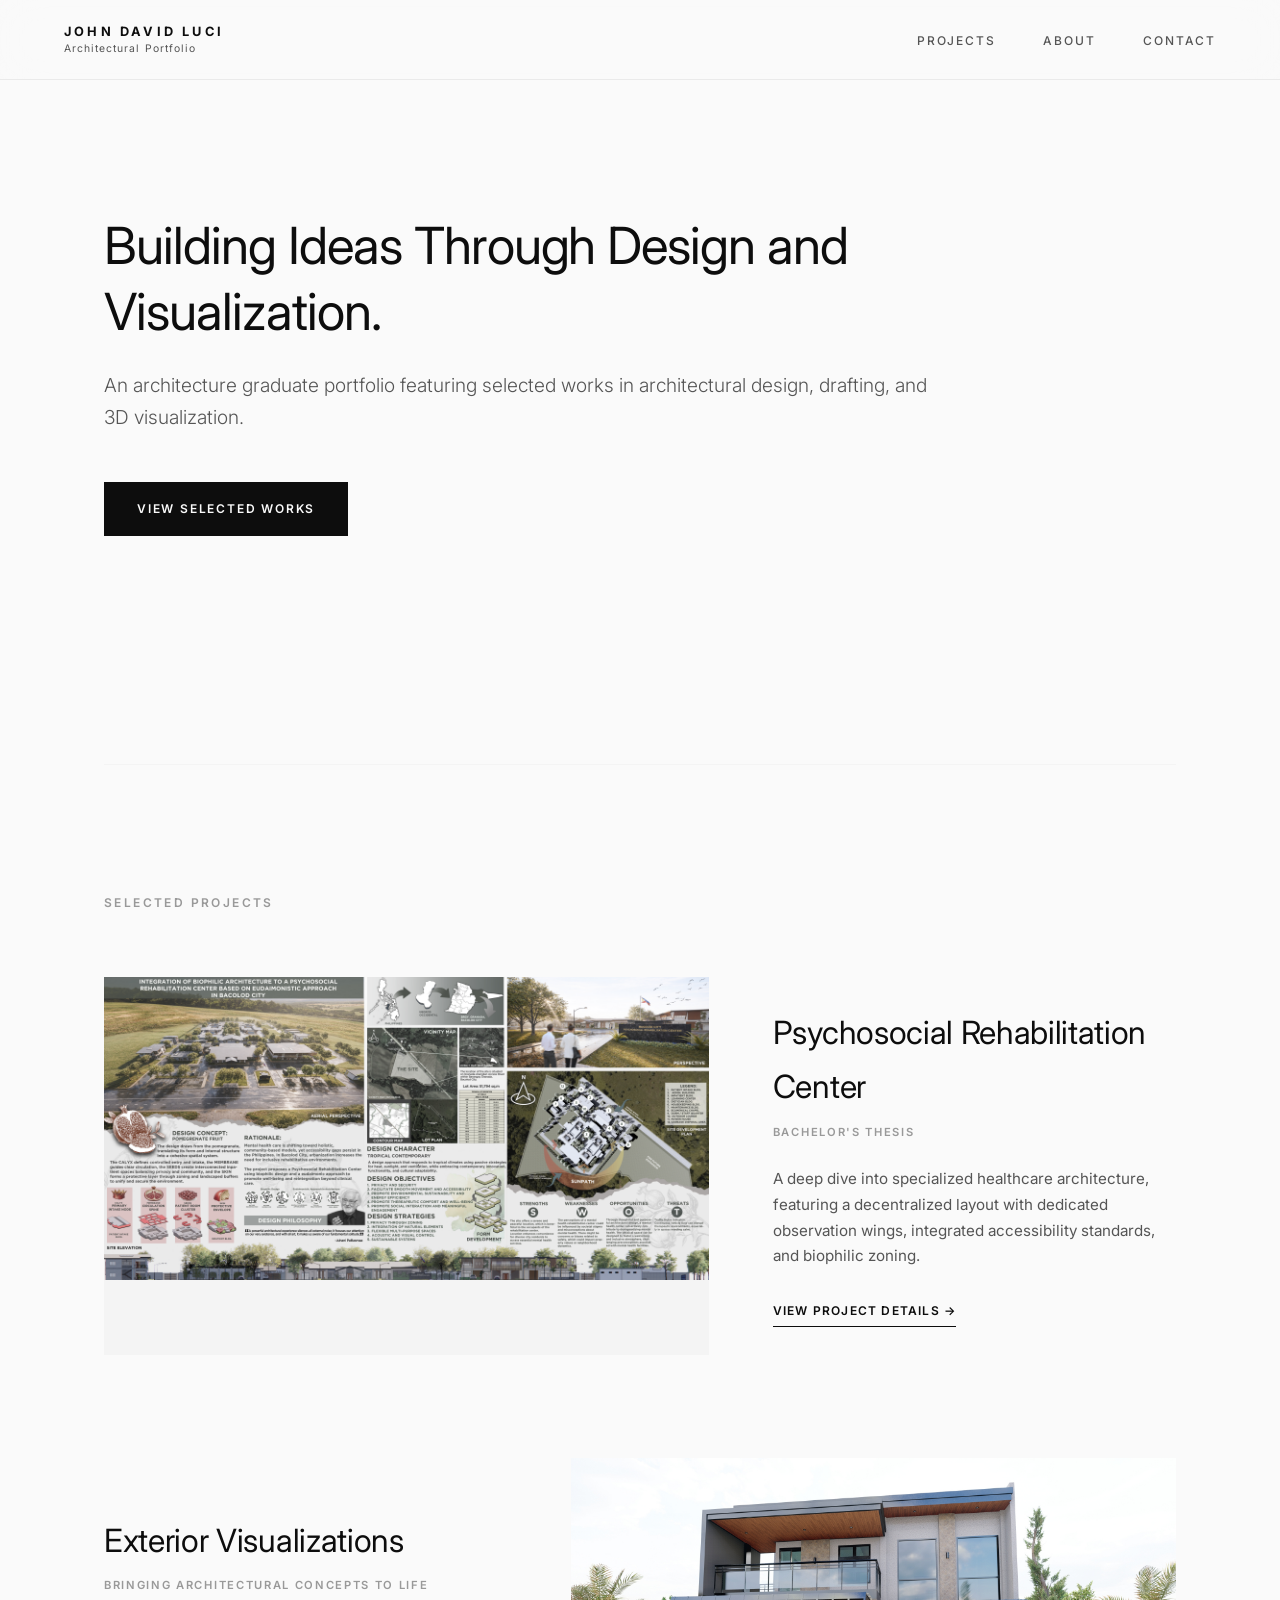
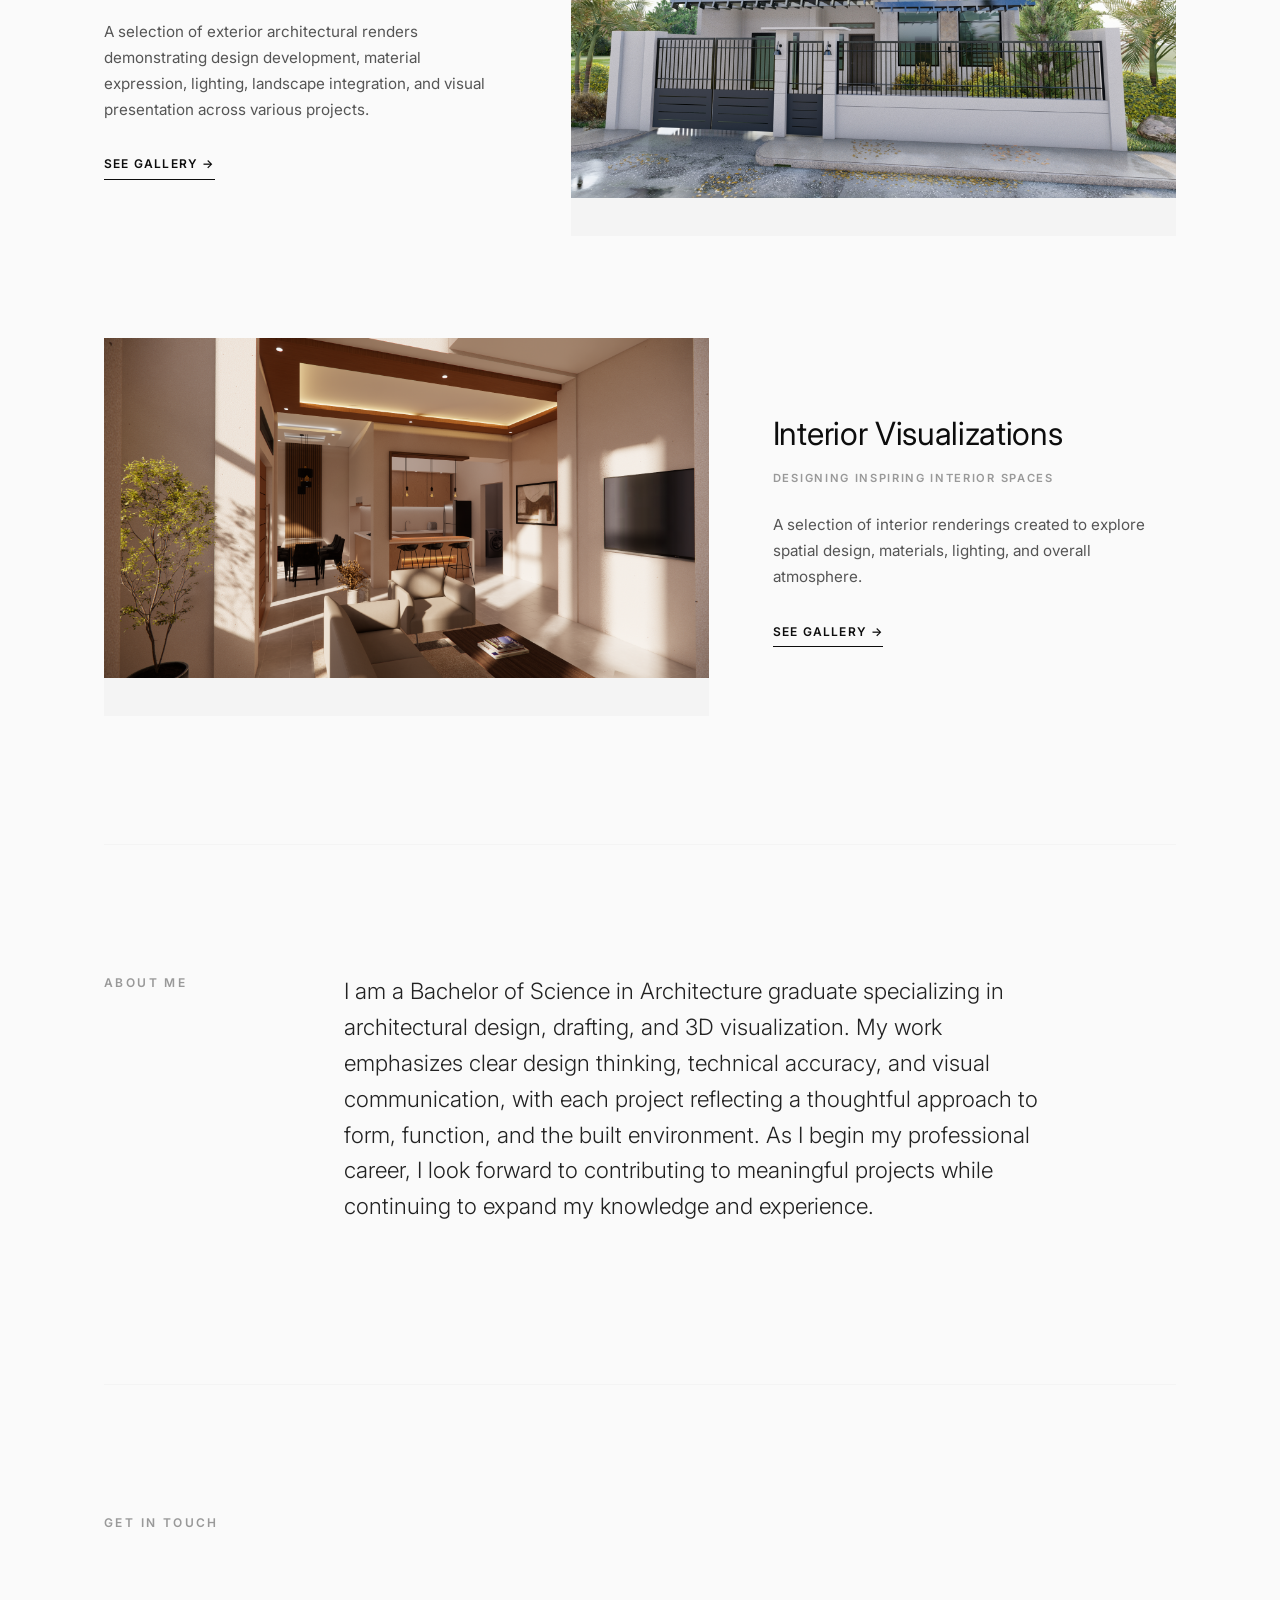
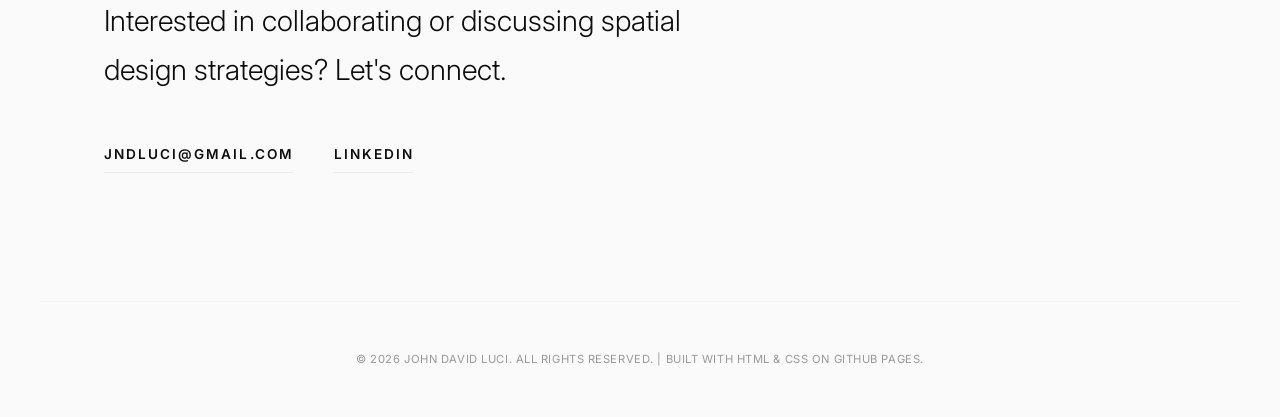
==== index.html @ aae19cae "Revise About Me paragraph for clarity and focus Updated the 'About Me' section to better reflect ski" ====
<!DOCTYPE html>
<html lang="en">
<head>
    <meta charset="UTF-8">
    <meta name="viewport" content="width=device-width, initial-scale=1.0">
    <title>Architectural Portfolio | John David Luci</title>
    <!-- Link to your CSS stylesheet -->
    <link rel="stylesheet" href="style.css">
    <!-- Optional: Add a clean sans-serif font like Inter or Roboto -->
    <link rel="preconnect" href="https://fonts.googleapis.com">
    <link rel="preconnect" href="https://fonts.gstatic.com" crossorigin>
    <link href="https://fonts.googleapis.com/css2?family=Inter:wght@300;400;500;600&display=swap" rel="stylesheet">
</head>
<body>

    <!-- Header & Navigation -->
    <header>
        <div class="logo">
            <a href="#">John David Luci <span class="subtitle">Architectural Portfolio</span></a>
        </div>
        <nav>
            <ul>
                <li><a href="#projects">Projects</a></li>
                <li><a href="#about">About</a></li>
                <li><a href="#contact">Contact</a></li>
            </ul>
        </nav>
    </header>

    <main>
        <!-- Hero Section -->
        <section id="hero">
            <div class="hero-content">
                <h1>Building Ideas Through Design and Visualization.</h1>
                <p>An architecture graduate portfolio featuring selected works in architectural design, drafting, and 3D visualization.</p>
                <a href="#projects" class="btn">View Selected Works</a>
            </div>
        </section>

        <!-- Projects Grid Section -->
        <section id="projects">
            <h2>Selected Projects</h2>
            <div class="project-grid">
                
                <!-- Project 1 -->
                <article class="project-card">
                    <div class="project-image">
                        <!-- Replace with your actual image path (e.g., images/rehab-center.jpg) -->
                        <img src="images/rehabboards.jpg" alt="Perspective render of the Psychosocial Rehabilitation Center">
                    </div>
                    <div class="project-info">
                        <h3>Psychosocial Rehabilitation Center</h3>
                        <p class="project-meta">Bachelor's Thesis</p>
                        <p class="project-desc">A deep dive into specialized healthcare architecture, featuring a decentralized layout with dedicated observation wings, integrated accessibility standards, and biophilic zoning.</p>
                        <a href="project-rehab.html" class="project-link">View Project Details &rarr;</a>
                    </div>
                </article>

                <!-- Project 2 -->
                <article class="project-card">
                    <div class="project-image">
                        <img src="images/residential1.jpg" alt="Architectural drawing or render of Project 2">
                    </div>
                    <div class="project-info">
                        <h3>Exterior Visualizations</h3>
                        <p class="project-meta">Bringing Architectural Concepts to Life</p>
                        <p class="project-desc">A selection of exterior architectural renders demonstrating design development, material expression, lighting, landscape integration, and visual presentation across various projects.</p>
                        <a href="#" class="project-link">See Gallery &rarr;</a>
                    </div>
                </article>

                <!-- Project 3 -->
                <article class="project-card">
                    <div class="project-image">
                        <img src="images/interior1.png" alt="Site plan layout of Project 3">
                    </div>
                    <div class="project-info">
                        <h3>Interior Visualizations</h3>
                        <p class="project-meta">Designing Inspiring Interior Spaces</p>
                        <p class="project-desc">A selection of interior renderings created to explore spatial design, materials, lighting, and overall atmosphere.</p>
                        <a href="#" class="project-link">See Gallery &rarr;</a>
                    </div>
                </article>

            </div>
        </section>

        <!-- About Section -->
        <section id="about">
            <div class="about-container">
                <h2>About Me</h2>
                <div class="about-content">
                    <p>I am a Bachelor of Science in Architecture graduate specializing in architectural design, drafting, and 3D visualization. My work emphasizes clear design thinking, technical accuracy, and visual communication, with each project reflecting a thoughtful approach to form, function, and the built environment. As I begin my professional career, I look forward to contributing to meaningful projects while continuing to expand my knowledge and experience.</p>
                </div>
            </div>
        </section>

        <!-- Contact Section -->
        <section id="contact">
            <h2>Get In Touch</h2>
            <p>Interested in collaborating or discussing spatial design strategies? Let's connect.</p>
            <div class="contact-links">
                 <a class="contact-item">jndluci@gmail.com</a>
                <a href="https://www.linkedin.com/in/john-david-luci-83b43640b/" target="_blank" rel="noopener" class="contact-item">LinkedIn</a>
            </div>
        </section>
    </main>

    <!-- Footer -->
    <footer>
        <p>&copy; 2026 John David Luci. All rights reserved. | Built with HTML & CSS on GitHub Pages.</p>
    </footer>

</body>
</html>
---- style.css ----
/* ==========================================================================
   Architectural Portfolio
   Minimal B&W · Editorial Typographic Framework · Image-Forward Layout
   ========================================================================== */

:root {
  /* Editorial Palette */
  --black: #0d0d0d;
  --white: #fafafa;
  --gray-100: #f4f4f4;
  --gray-200: #eaeaea;
  --gray-400: #999999;
  --gray-600: #555555;
  --gray-800: #222222;

  /* Typography & Layout Scales */
  --font: "Inter", -apple-system, BlinkMacSystemFont, "Segoe UI", Roboto, sans-serif;
  --max-width: 1200px;
  --nav-height: 80px;
  --transition: 0.5s cubic-bezier(0.16, 1, 0.3, 1);
}

/* ---- Reset & Foundations ---- */
*, *::before, *::after {
  box-sizing: border-box;
  margin: 0;
  padding: 0;
}

html {
  scroll-behavior: smooth;
  font-size: 16px;
  background-color: var(--white);
}

body {
  font-family: var(--font);
  background: var(--white);
  color: var(--black);
  line-height: 1.7;
  -webkit-font-smoothing: antialiased;
  -moz-osx-font-smoothing: grayscale;
  overflow-x: hidden;
  padding-top: var(--nav-height);
}

a {
  color: inherit;
  text-decoration: none;
}

ul {
  list-style: none;
}

img {
  display: block;
  max-width: 100%;
  height: auto;
  transition: transform var(--transition);
}

/* ---- Header & Navigation ---- */
header {
  position: fixed;
  top: 0;
  left: 0;
  right: 0;
  z-index: 100;
  height: var(--nav-height);
  display: flex;
  align-items: center;
  justify-content: space-between;
  width: 100%;
  padding: 0 clamp(1.5rem, 6vw, 4rem);
  background: rgba(250, 250, 250, 0.85);
  backdrop-filter: blur(20px);
  -webkit-backdrop-filter: blur(20px);
  border-bottom: 1px solid var(--gray-200);
}

.logo a {
  font-size: 0.8rem;
  font-weight: 700;
  letter-spacing: 0.25em;
  text-transform: uppercase;
  display: block;
  line-height: 1.2;
}

.logo .subtitle {
  display: block;
  font-size: 0.65rem;
  font-weight: 400;
  color: var(--gray-600);
  letter-spacing: 0.1em;
  text-transform: none;
  margin-top: 0.2rem;
}

nav ul {
  display: flex;
  gap: 3rem;
}

nav a {
  font-size: 0.75rem;
  font-weight: 500;
  letter-spacing: 0.15em;
  text-transform: uppercase;
  position: relative;
  padding-bottom: 4px;
  color: var(--gray-600);
  transition: color var(--transition);
}

nav a:hover {
  color: var(--black);
}

nav a::after {
  content: "";
  position: absolute;
  bottom: 0;
  left: 0;
  width: 0;
  height: 1px;
  background: var(--black);
  transition: width var(--transition);
}

nav a:hover::after {
  width: 100%;
}

/* ---- Global Structural Layout ---- */
main {
  max-width: var(--max-width);
  margin: 0 auto;
  padding: 0 clamp(1.5rem, 6vw, 4rem);
}

section {
  padding: clamp(4rem, 10vw, 8rem) 0;
  border-bottom: 1px solid var(--gray-100);
}

section:last-of-type {
  border-bottom: none;
}

section h2 {
  font-size: 0.75rem;
  font-weight: 600;
  text-transform: uppercase;
  letter-spacing: 0.2em;
  color: var(--gray-400);
  margin-bottom: clamp(2rem, 5vw, 4rem);
}

/* ---- Hero Section (Editorial Intro) ---- */
#hero {
  min-height: calc(85vh - var(--nav-height));
  display: flex;
  align-items: center;
  padding-top: 2rem;
}

.hero-content {
  max-width: 850px;
}

.hero-content h1 {
  font-size: clamp(1.8rem, 4vw, 3.2rem);
  font-weight: 400;
  line-height: 1.3;
  letter-spacing: -0.02em;
  margin-bottom: 1.5rem;
}

.hero-content p {
  font-size: clamp(1rem, 1.5vw, 1.25rem);
  color: var(--gray-600);
  margin-bottom: 3rem;
  font-weight: 300;
}

.btn {
  display: inline-block;
  font-size: 0.75rem;
  font-weight: 600;
  text-transform: uppercase;
  letter-spacing: 0.15em;
  padding: 1rem 2rem;
  border: 1px solid var(--black);
  background: var(--black);
  color: var(--white);
  transition: background var(--transition), color var(--transition);
}

.btn:hover {
  background: transparent;
  color: var(--black);
}

/* ---- Architectural Project Grid ---- */
.project-grid {
  display: flex;
  flex-direction: column;
  gap: clamp(4rem, 8vw, 8rem);
}

.project-card {
  display: grid;
  grid-template-columns: 1.2fr 0.8fr;
  gap: clamp(2rem, 5vw, 4rem);
  align-items: center;
}

/* Alternating rows for magazine layout style */
.project-card:nth-child(even) {
  direction: rtl;
}
.project-card:nth-child(even) .project-info {
  direction: ltr;
}

.project-image {
  overflow: hidden;
  background-color: var(--gray-100);
  aspect-ratio: 16 / 10;
}

.project-card:hover .project-image img {
  transform: scale(1.03);
}

.project-info {
  display: flex;
  flex-direction: column;
  justify-content: center;
}

.project-info h3 {
  font-size: clamp(1.4rem, 2.5vw, 2rem);
  font-weight: 400;
  letter-spacing: -0.01em;
  margin-bottom: 0.5rem;
}

.project-meta {
  font-size: 0.7rem;
  font-weight: 600;
  text-transform: uppercase;
  letter-spacing: 0.15em;
  color: var(--gray-400);
  margin-bottom: 1.5rem;
}

.project-desc {
  color: var(--gray-600);
  font-size: 0.95rem;
  margin-bottom: 2rem;
  max-width: 420px;
}

.project-link {
  font-size: 0.75rem;
  font-weight: 600;
  text-transform: uppercase;
  letter-spacing: 0.1em;
  display: inline-flex;
  align-items: center;
  align-self: flex-start;
  border-bottom: 1px solid var(--black);
  padding-bottom: 4px;
  transition: opacity 0.2s ease;
}

.project-link:hover {
  opacity: 0.6;
}

/* ---- About Section ---- */
.about-container {
  display: grid;
  grid-template-columns: 0.4fr 1.6fr;
  gap: 2rem;
}

.about-content {
  max-width: 700px;
}

.about-content p {
  font-size: clamp(1.1rem, 1.8vw, 1.4rem);
  font-weight: 300;
  line-height: 1.6;
  color: var(--gray-800);
  margin-bottom: 2rem;
}

/* ---- Contact Section ---- */
#contact p {
  font-size: clamp(1.2rem, 2.5vw, 1.8rem);
  font-weight: 300;
  max-width: 600px;
  margin-bottom: 3rem;
}

.contact-links {
  display: flex;
  flex-wrap: wrap;
  gap: 2.5rem;
}

.contact-item {
  font-size: 0.85rem;
  font-weight: 600;
  text-transform: uppercase;
  letter-spacing: 0.15em;
  border-bottom: 1px solid var(--gray-200);
  padding-bottom: 6px;
  transition: border-color var(--transition);
}

.contact-item:hover {
  border-color: var(--black);
}

/* ---- Footer ---- */
footer {
  padding: 3rem clamp(1.5rem, 6vw, 4rem);
  max-width: var(--max-width);
  margin: 0 auto;
  border-top: 1px solid var(--gray-100);
}

footer p {
  font-size: 0.7rem;
  color: var(--gray-400);
  letter-spacing: 0.05em;
  text-transform: uppercase;
  text-align: center;
}

/* ---- Mobile & Tablet Media Queries ---- */
@media (max-width: 768px) {
  html {
    font-size: 15px;
  }

  header {
    height: 70px;
    padding: 0 1.5rem;
  }
  
  body {
    padding-top: 70px;
  }

  nav ul {
    gap: 1.5rem;
  }

  .project-card, 
  .project-card:nth-child(even) {
    grid-template-columns: 1fr;
    gap: 1.5rem;
    direction: ltr;
  }
  
  .project-card:nth-child(even) .project-info {
    direction: ltr;
  }

  .about-container {
    grid-template-columns: 1fr;
    gap: 0;
  }
  
  .about-container h2 {
    margin-bottom: 1.5rem;
  }
}
/* ==========================================================================
   Mobile & Tablet Media Queries (Homepage)
   ========================================================================== */
@media (max-width: 768px) {
  html {
    font-size: 15px;
  }

  header {
    height: 70px;
    padding: 0 1.5rem;
  }
  
  body {
    padding-top: 70px;
  }

  nav ul {
    gap: 1.5rem;
  }

  .project-card, 
  .project-card:nth-child(even) {
    grid-template-columns: 1fr;
    gap: 1.5rem;
    direction: ltr;
  }
  
  .project-card:nth-child(even) .project-info {
    direction: ltr;
  }

  .about-container {
    grid-template-columns: 1fr;
    gap: 0;
  }
  
  .about-container h2 {
    margin-bottom: 1.5rem;
  }
}

/* ==========================================================================
   Project Detail Page Styles
   ========================================================================== */

/* This targets the container directly and forces section margins/paddings to zero */
main.project-detail-container,
main.project-detail-container section {
    padding: 0 !important;
    margin-top: 0 !important;
    border-bottom: none !important;
}

/* Base structural layout for the page content */
.project-detail-container {
    max-width: 1200px;
    margin: 0 auto;
    display: block;
}

/* Position text layout with tight margins */
.project-intro {
    padding-top: 40px !important;
    margin-bottom: 30px !important;
}

/* Stack rules for images */
.landscape-stack {
    display: flex;
    flex-direction: column;
    gap: 140px;
    margin-bottom: 140px;
}

.landscape-stack img {
    width: 100%;
    height: auto;
    display: block;
}

/* Grid layout rules */
.tile-grid {
    display: grid;
    grid-template-columns: repeat(2, 1fr);
    gap: 20px;
}

.tile-grid img {
    width: 100%;
    height: auto;
    display: block;
}

.back-link-container {
    margin-top: 60px;
    padding-bottom: 60px;
    text-align: center;
}

/* Clean mobile collapse for detail template elements */
@media (max-width: 768px) {
    .tile-grid {
        grid-template-columns: 1fr;
    }
    .project-intro {
        padding-top: 20px !important;
        margin-bottom: 20px !important;
    }
}
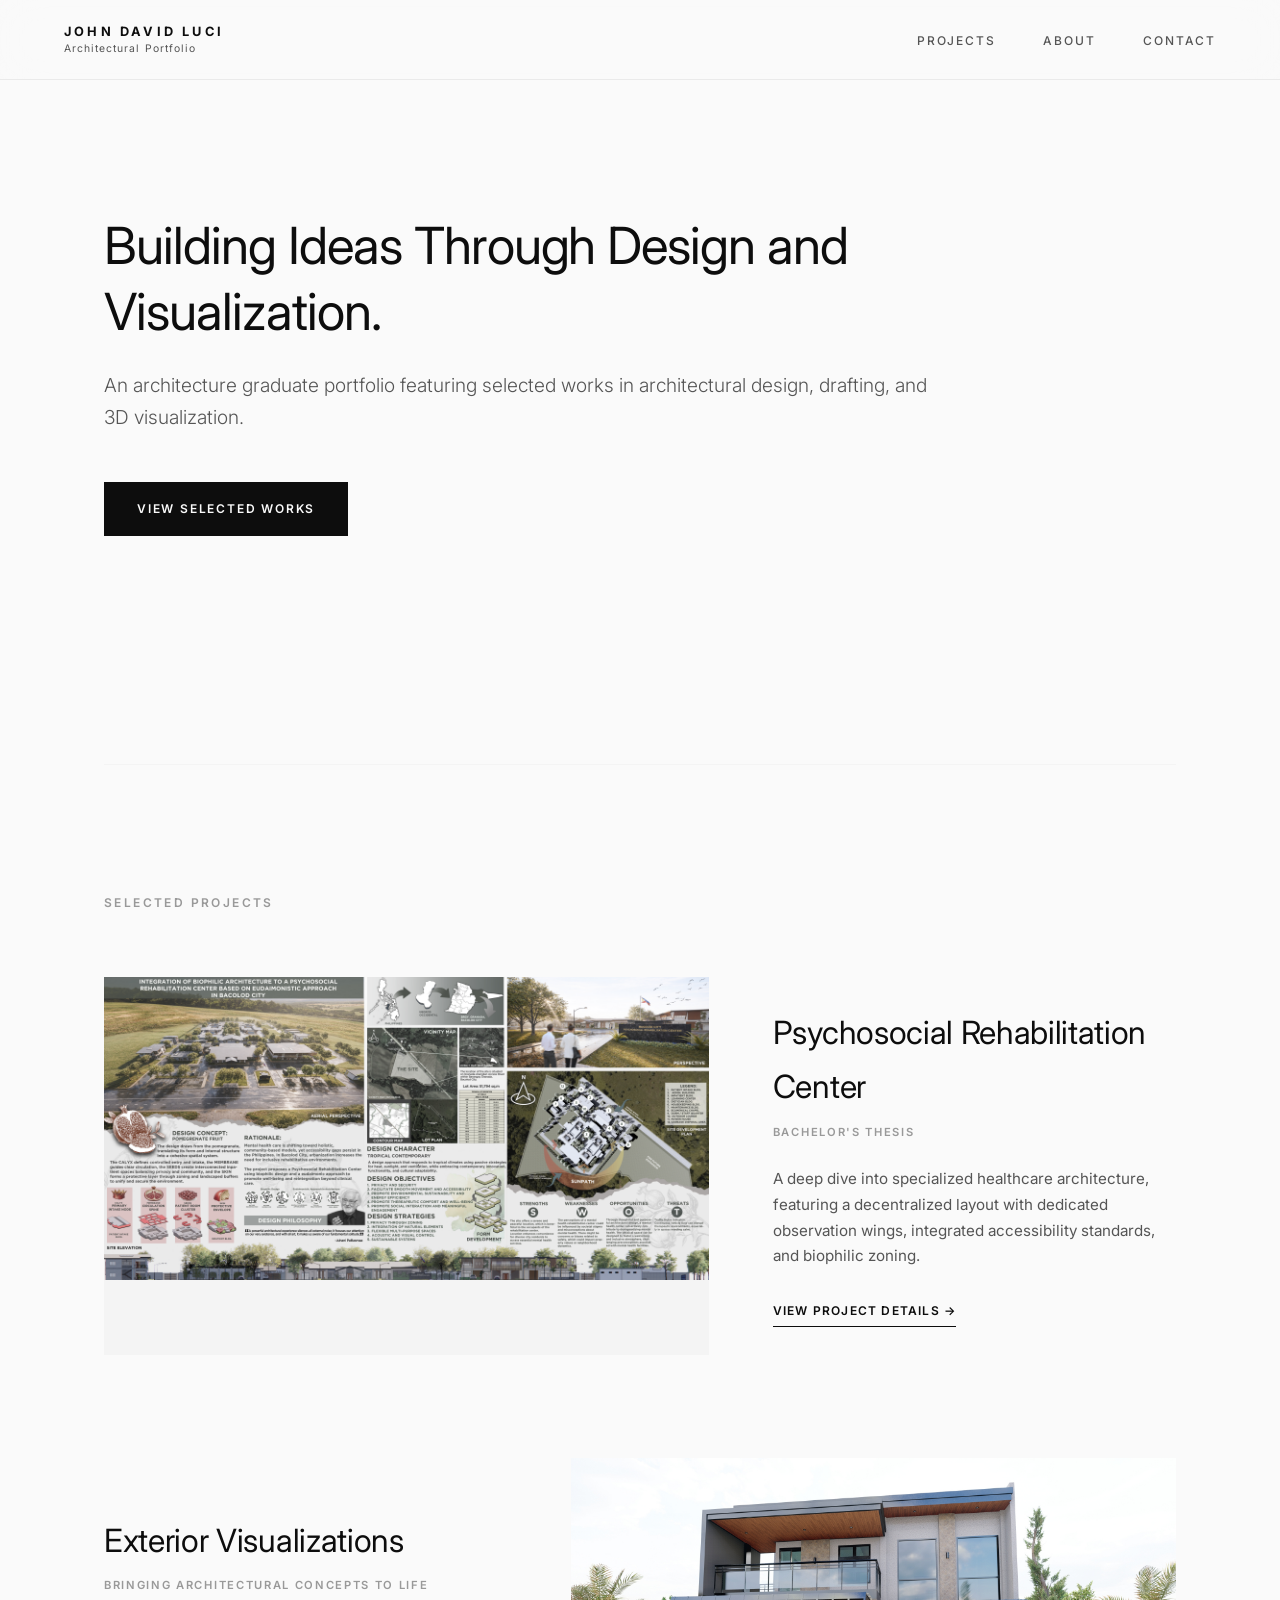
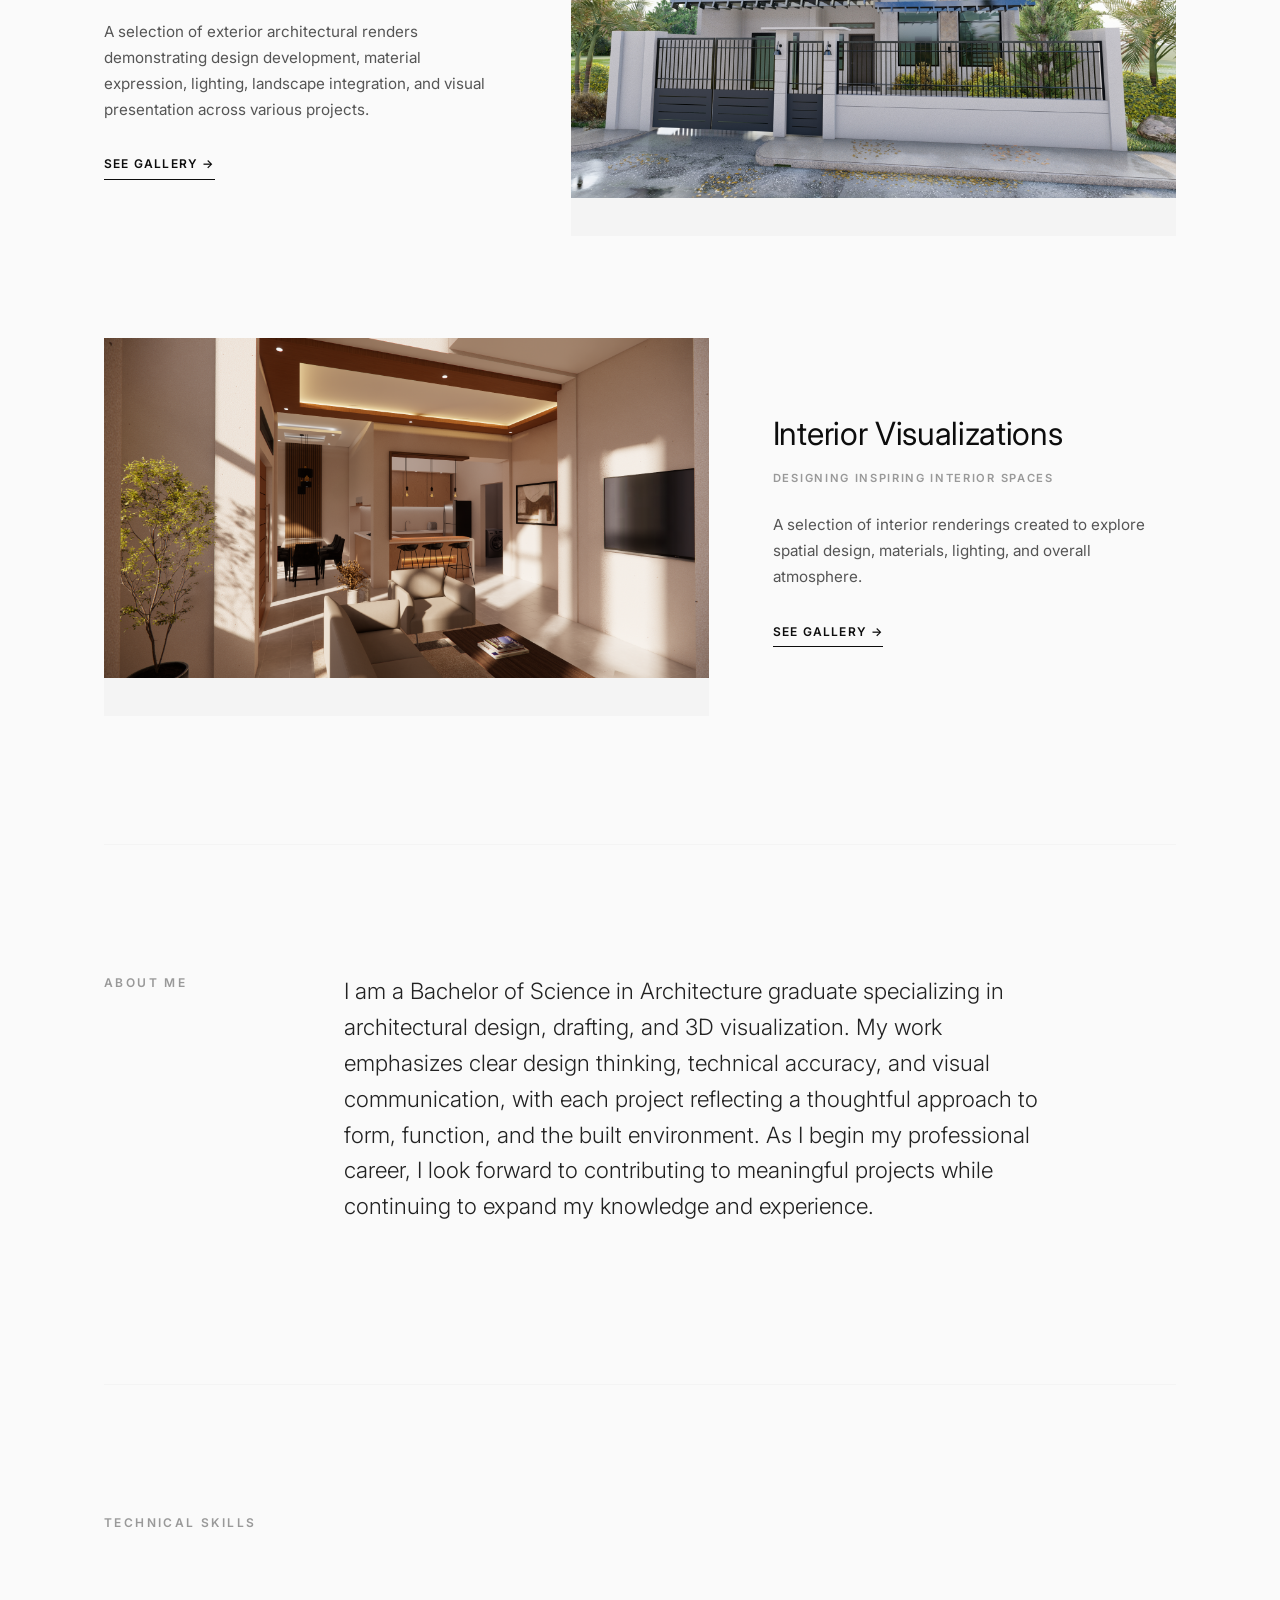
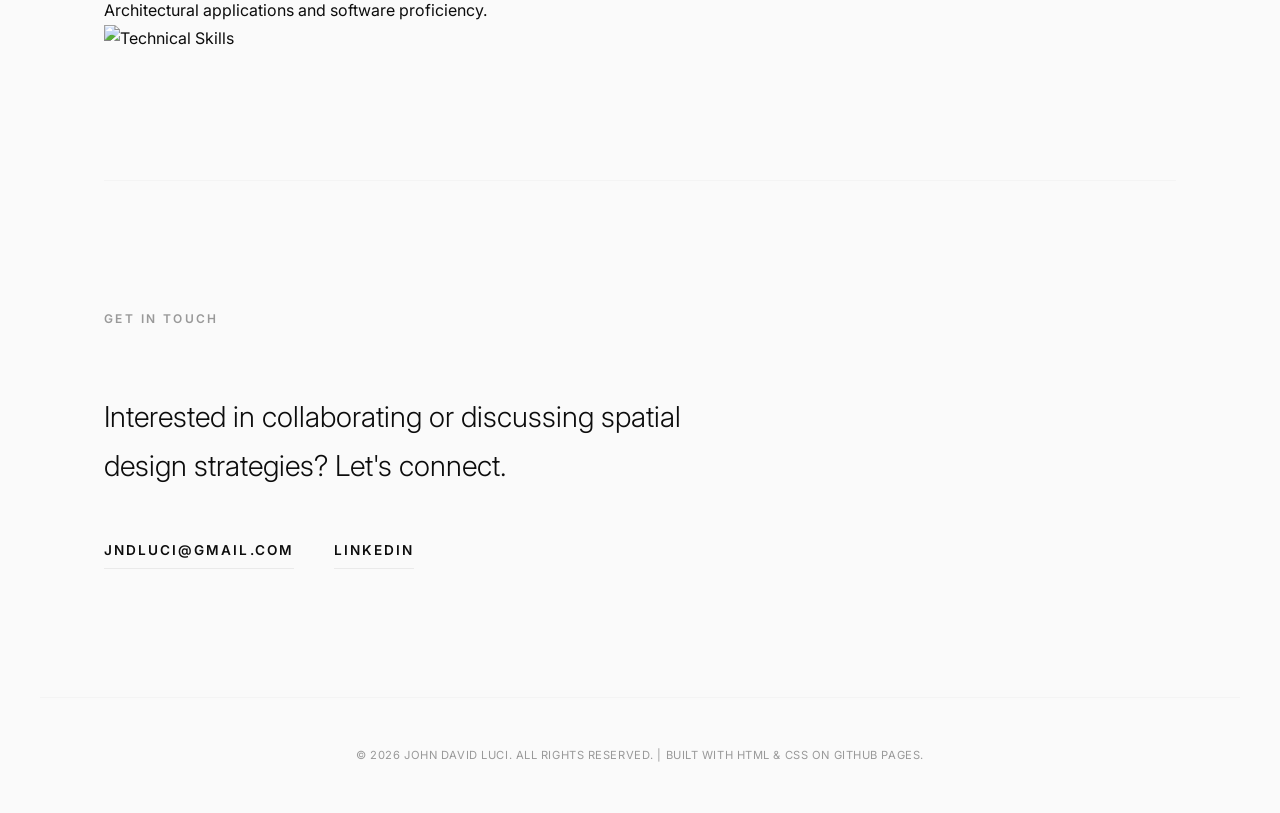
==== commit 1a0a99ed: "Add proficiency section with technical skills Added a proficiency section to showcase technical skil" ====
--- a/index.html
+++ b/index.html
@@ -65,7 +65,7 @@
                         <h3>Exterior Visualizations</h3>
                         <p class="project-meta">Bringing Architectural Concepts to Life</p>
                         <p class="project-desc">A selection of exterior architectural renders demonstrating design development, material expression, lighting, landscape integration, and visual presentation across various projects.</p>
-                        <a href="#" class="project-link">See Gallery &rarr;</a>
+                        <a href="project-exterior.html" class="project-link">See Gallery &rarr;</a>
                     </div>
                 </article>
 
@@ -78,7 +78,7 @@
                         <h3>Interior Visualizations</h3>
                         <p class="project-meta">Designing Inspiring Interior Spaces</p>
                         <p class="project-desc">A selection of interior renderings created to explore spatial design, materials, lighting, and overall atmosphere.</p>
-                        <a href="#" class="project-link">See Gallery &rarr;</a>
+                        <a href="project-interior.html" class="project-link">See Gallery &rarr;</a>
                     </div>
                 </article>
 
@@ -94,7 +94,22 @@
                 </div>
             </div>
         </section>
+        
+        <!-- Profeciency Section -->
+        <section id="skills" class="skills">
+    <div class="container">
 
+        <h2>Technical Skills</h2>
+        <p class="section-subtitle">
+            Architectural applications and software proficiency.
+        </p>
+
+        <img src="images/technical-skills.png"
+             alt="Technical Skills"
+             class="skills-chart">
+
+    </div>
+</section>
         <!-- Contact Section -->
         <section id="contact">
             <h2>Get In Touch</h2>
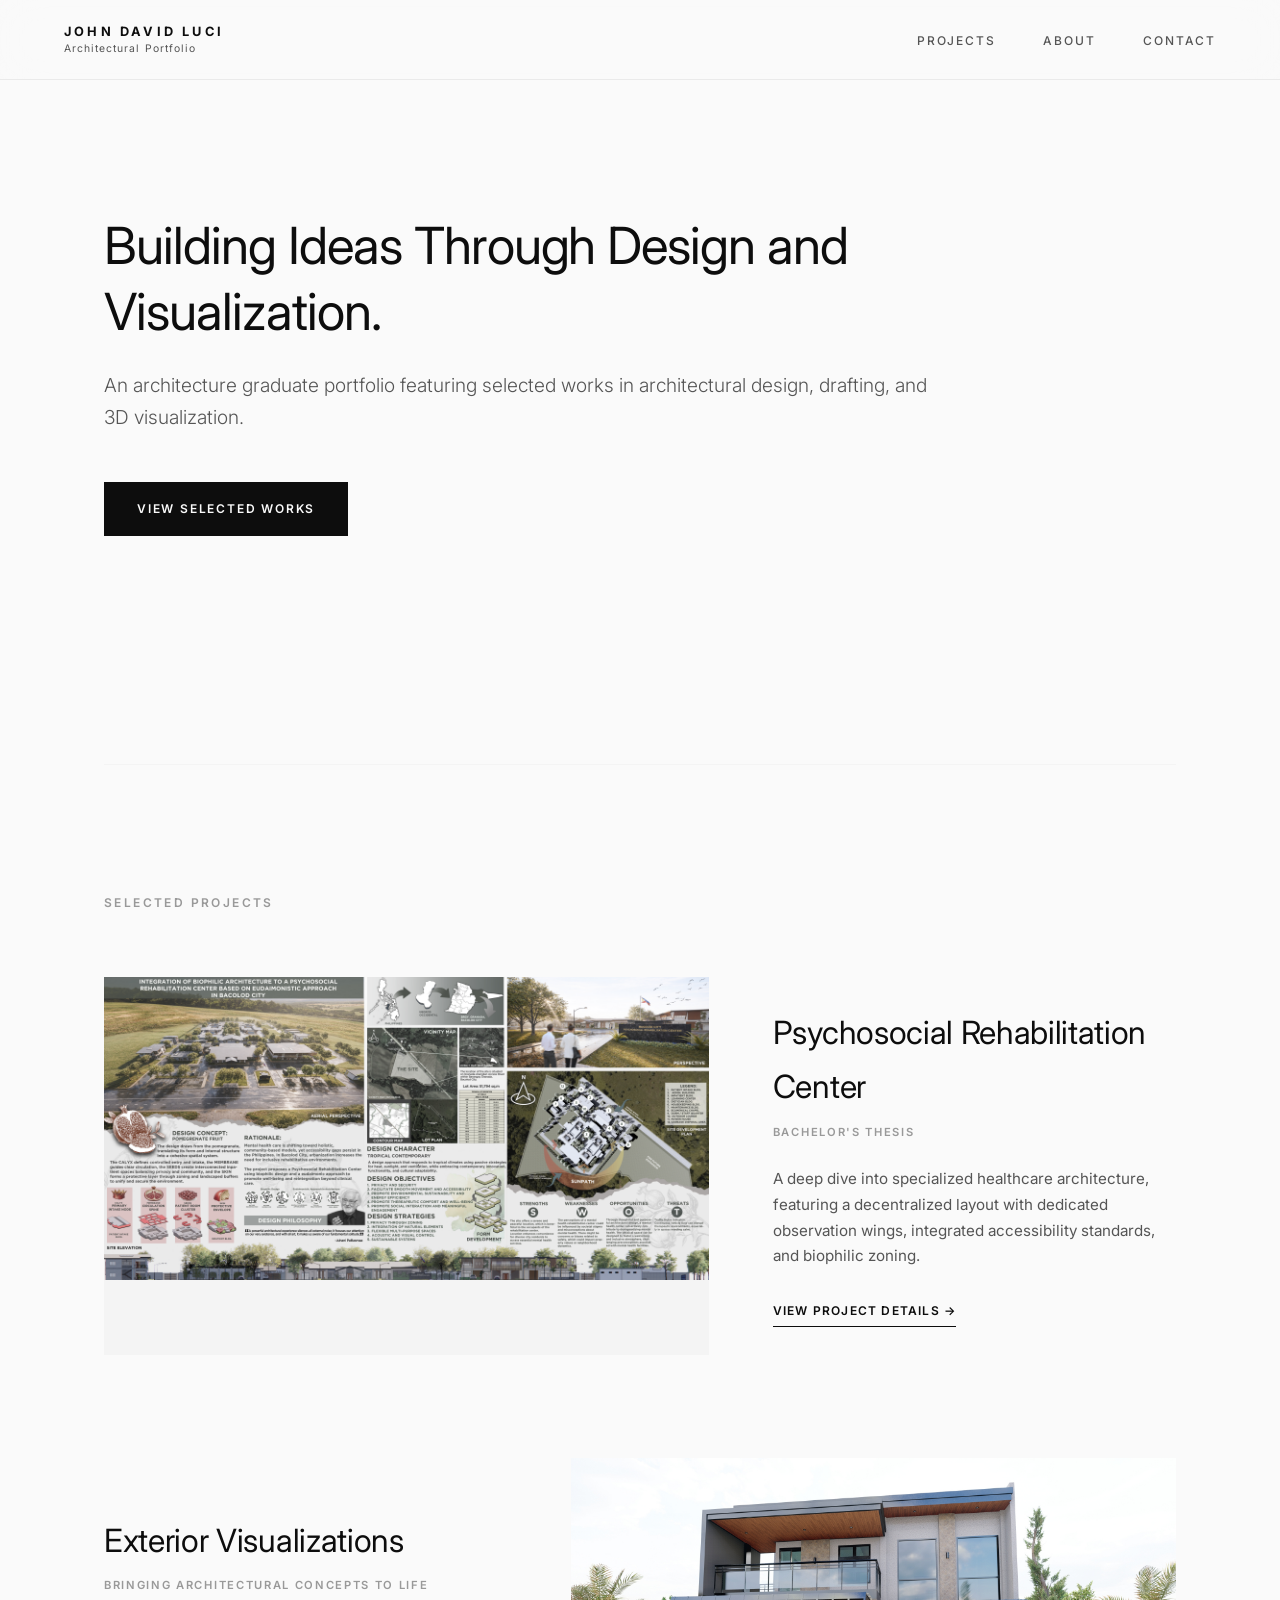
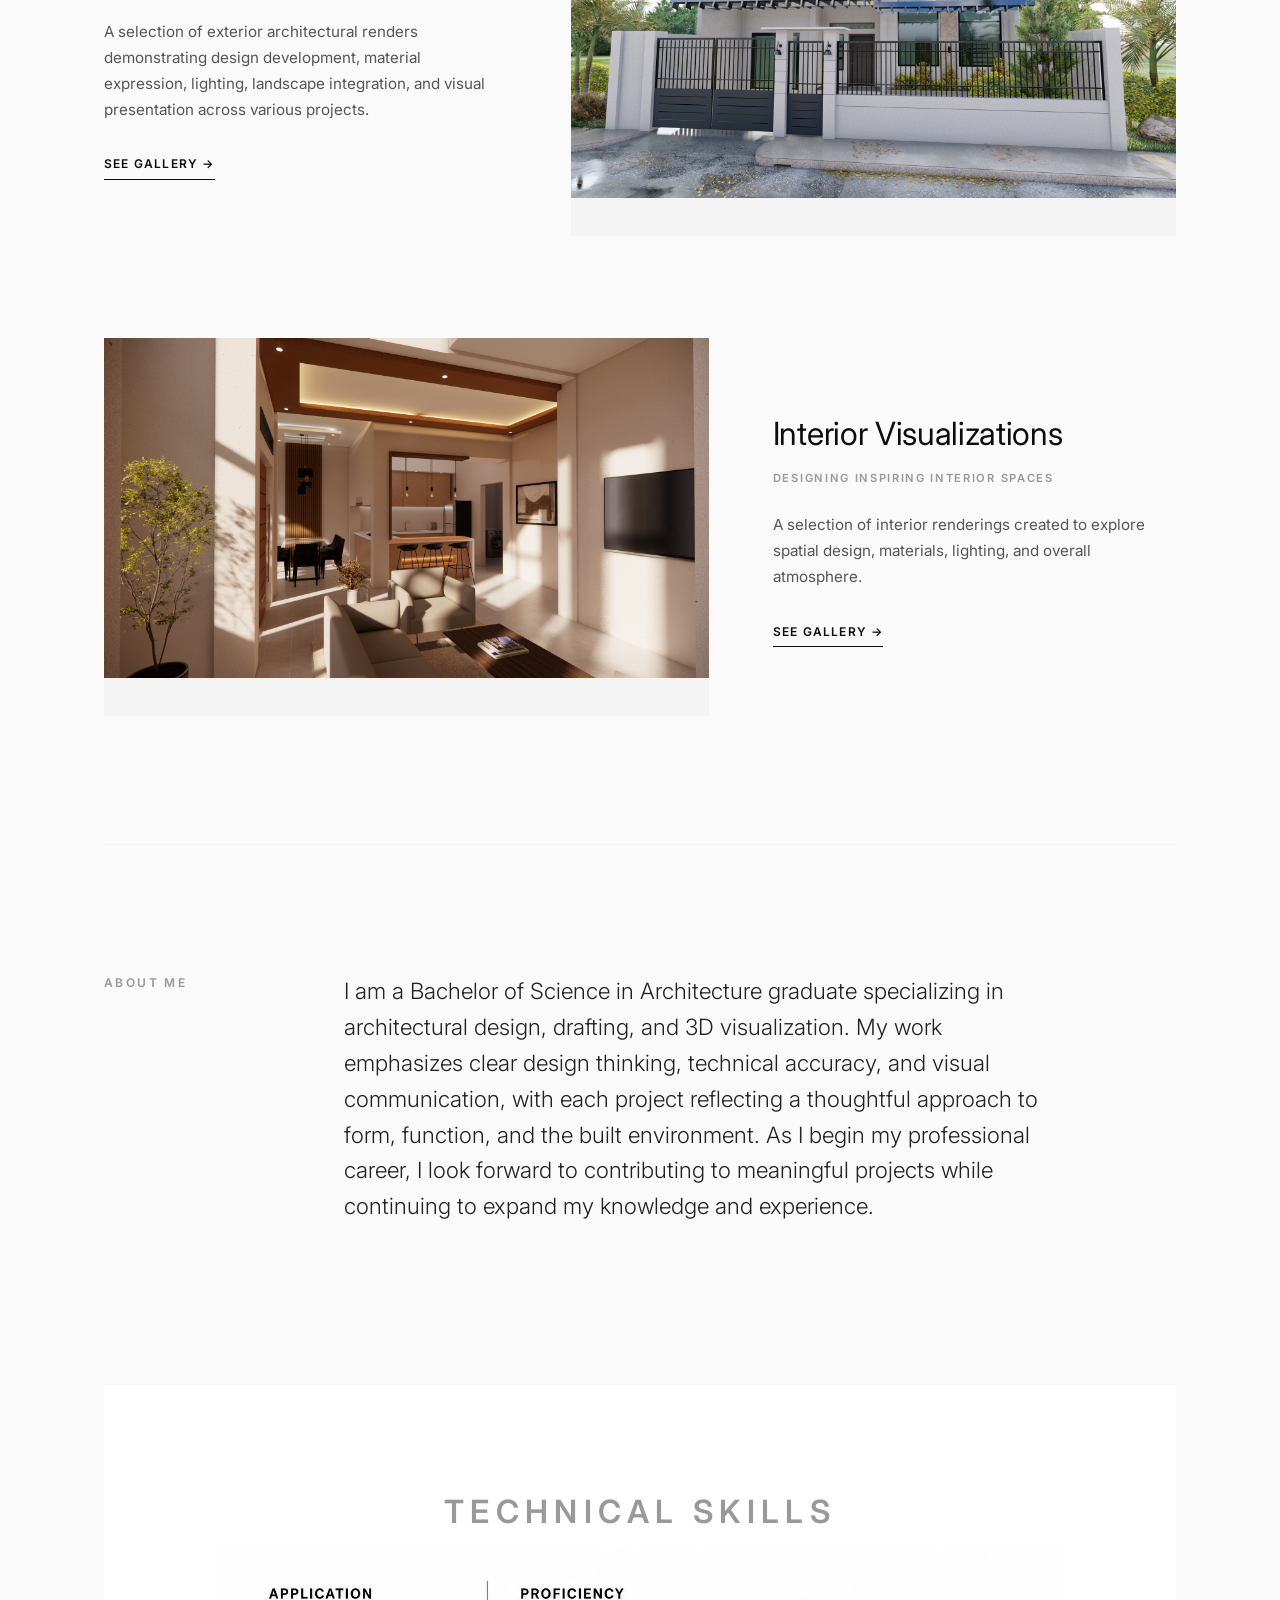
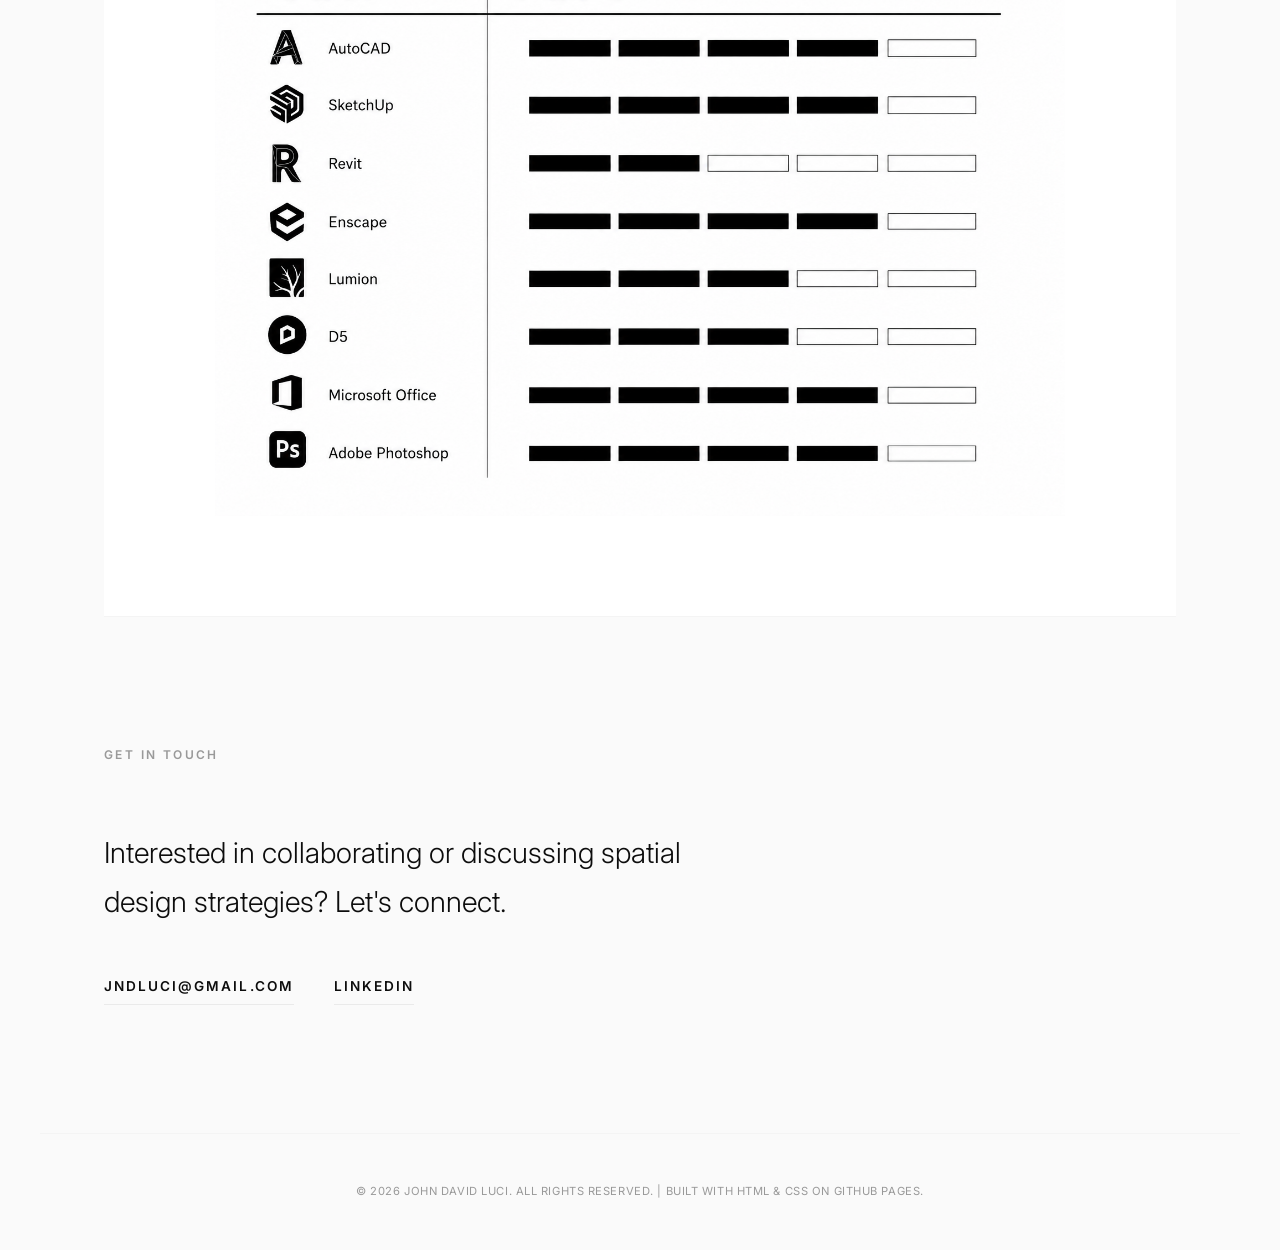
==== commit 6cb1cf6a: "Remove subtitle from Technical Skills section Removed subtitle from Technical Skills section." ====
--- a/index.html
+++ b/index.html
@@ -100,10 +100,6 @@
     <div class="container">
 
         <h2>Technical Skills</h2>
-        <p class="section-subtitle">
-            Architectural applications and software proficiency.
-        </p>
-
         <img src="images/technical-skills.png"
              alt="Technical Skills"
              class="skills-chart">
--- a/style.css
+++ b/style.css
@@ -493,3 +493,26 @@
         margin-bottom: 20px !important;
     }
 }
+.skills{
+    padding:100px 10%;
+    background:#fff;
+    text-align:center;
+}
+
+.skills h2{
+    font-size:2rem;
+    margin-bottom:10px;
+}
+
+.section-subtitle{
+    color:#666;
+    margin-bottom:40px;
+}
+
+.skills-chart{
+    width:100%;
+    max-width:850px;
+    height:auto;
+    display:block;
+    margin:auto;
+}
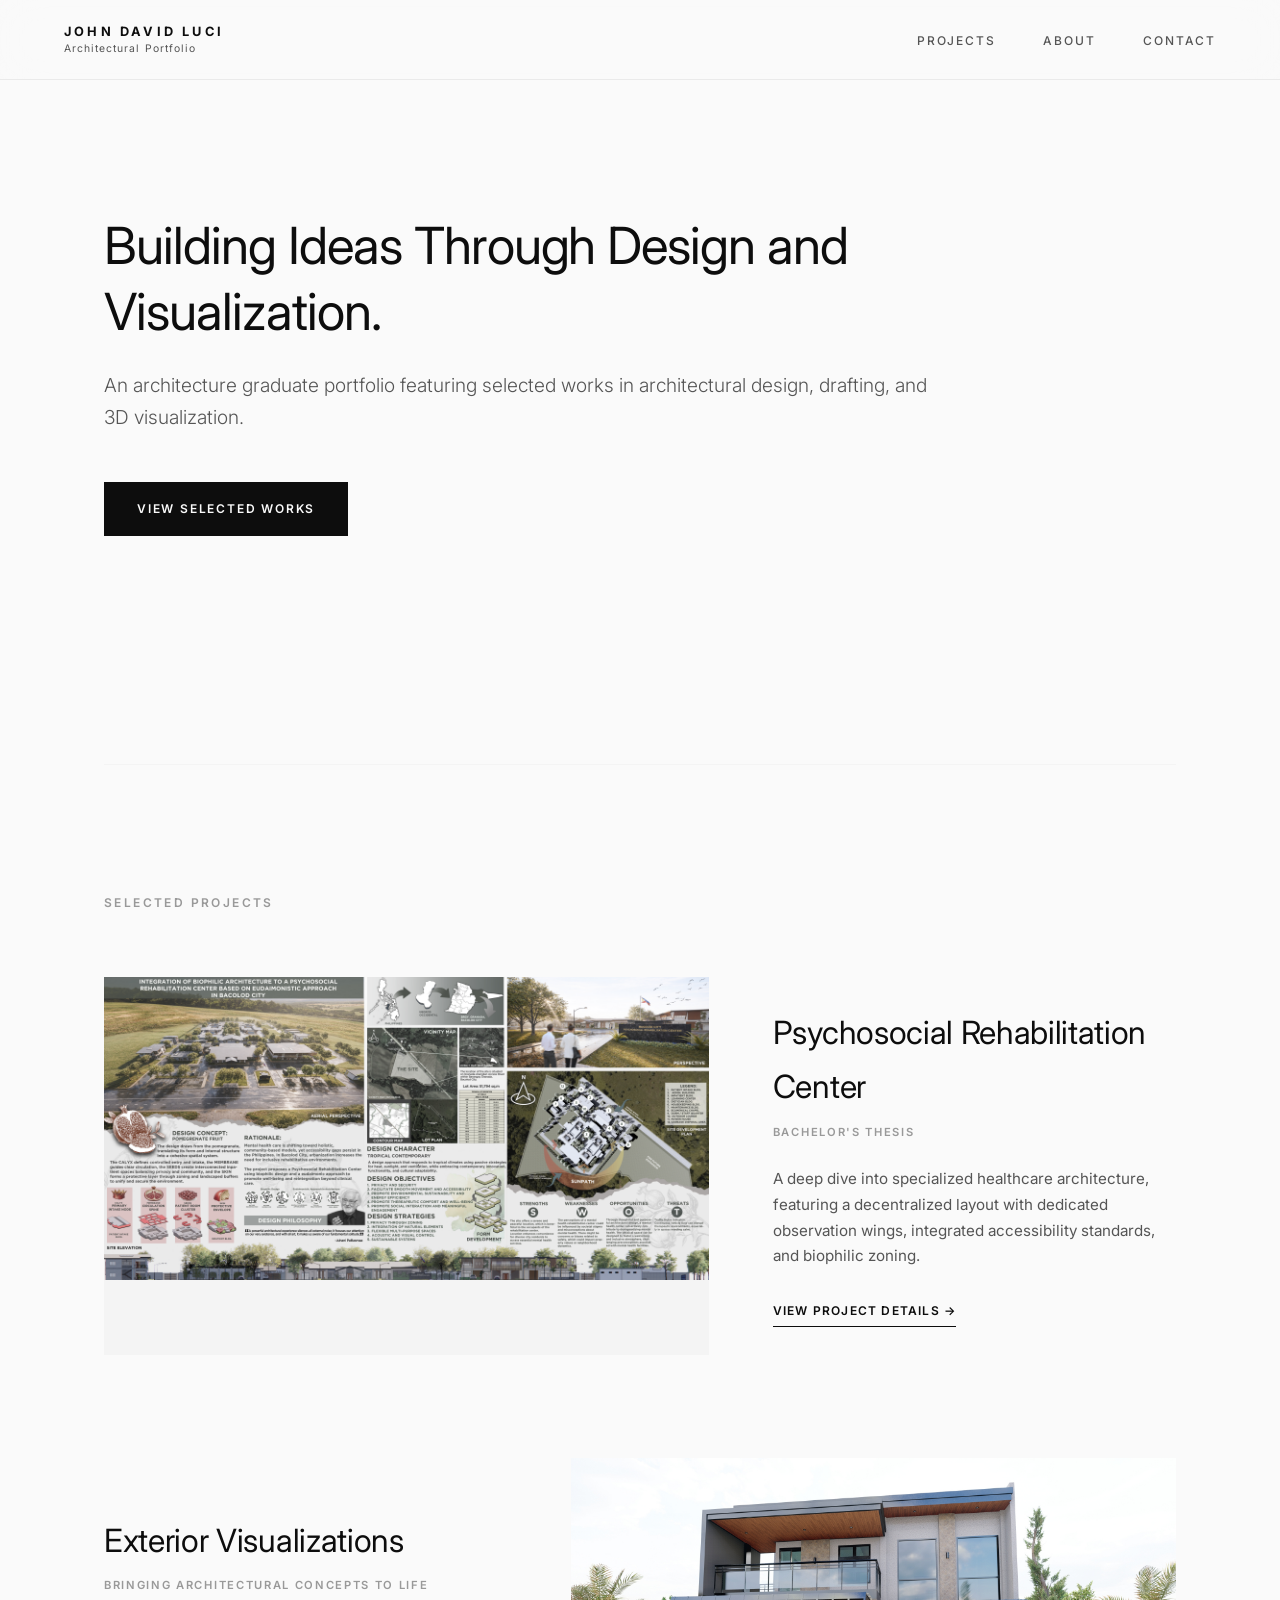
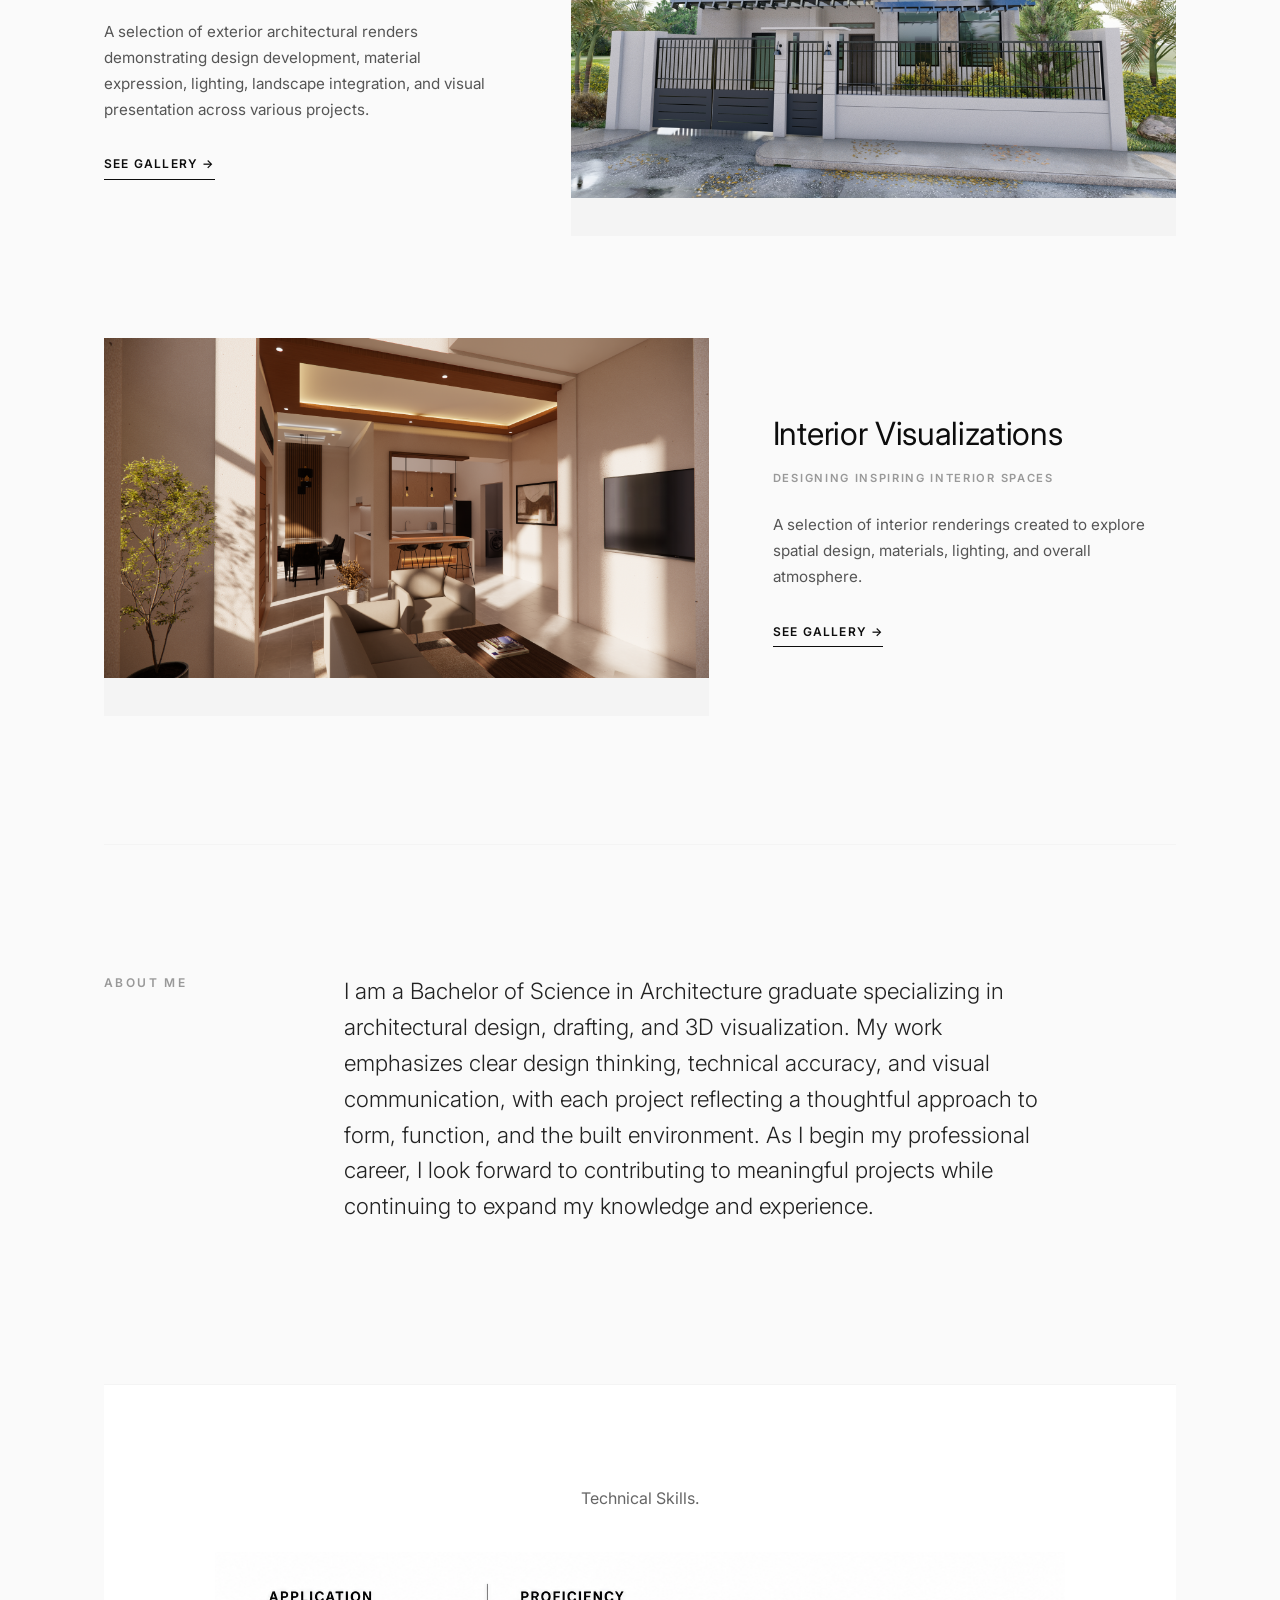
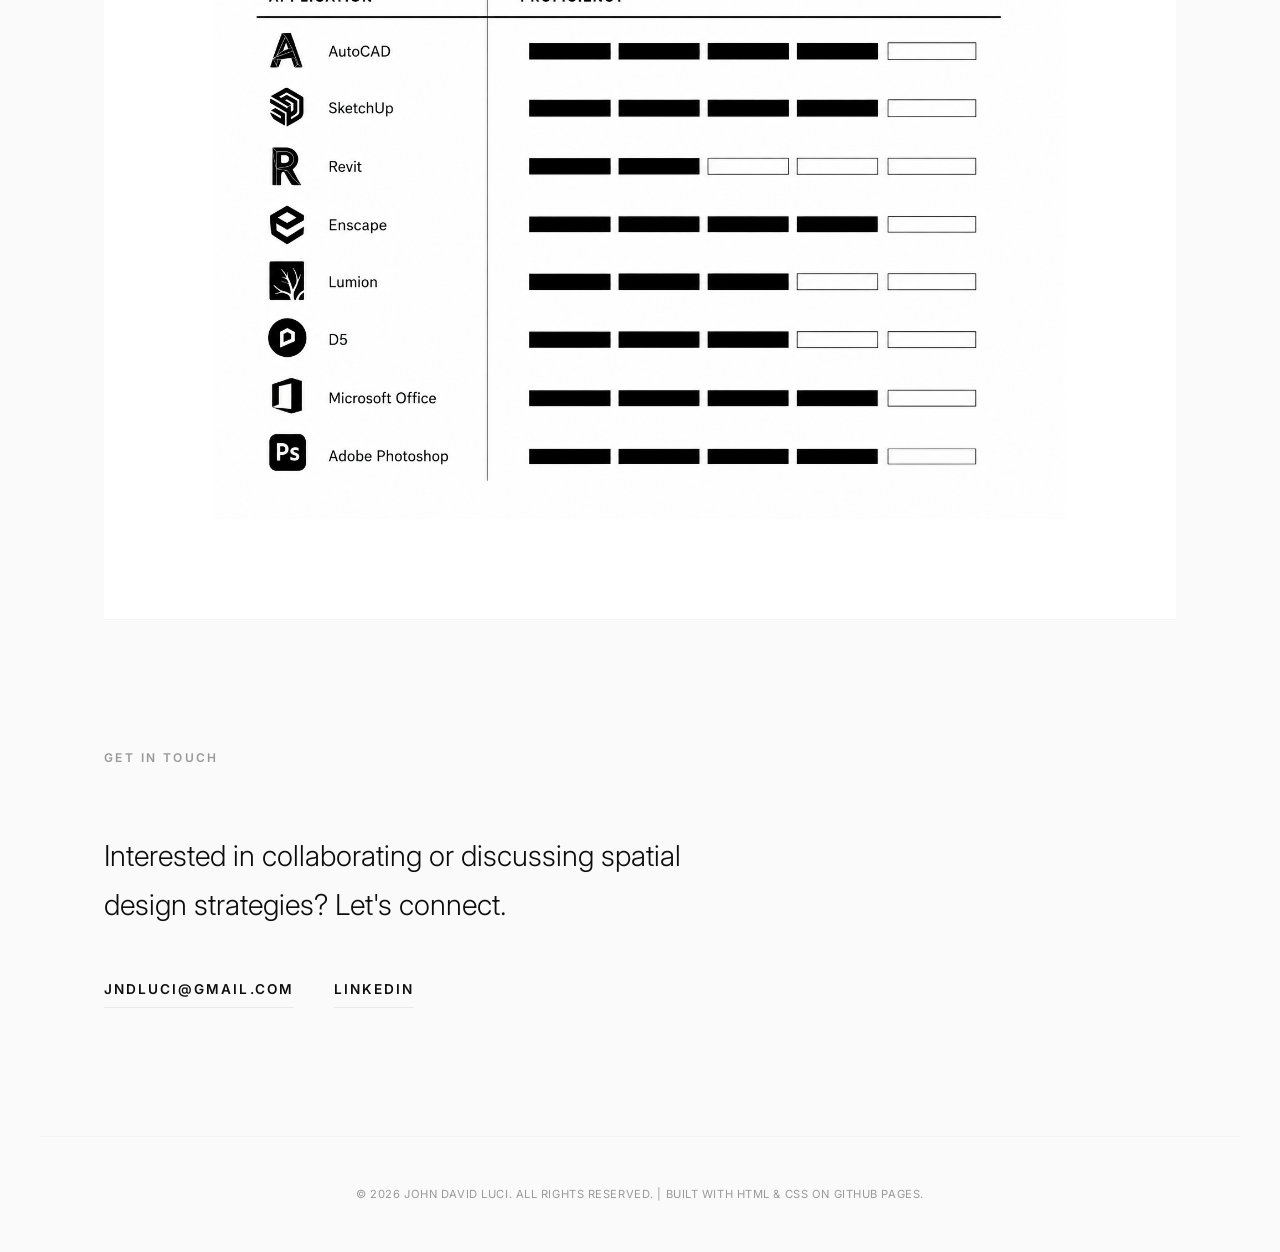
==== commit 2489e084: "Update subtitle for Technical Skills section" ====
--- a/index.html
+++ b/index.html
@@ -99,7 +99,7 @@
         <section id="skills" class="skills">
     <div class="container">
 
-        <h2>Technical Skills</h2>
+   <p class="section-subtitle"> Technical Skills.</p>
         <img src="images/technical-skills.png"
              alt="Technical Skills"
              class="skills-chart">
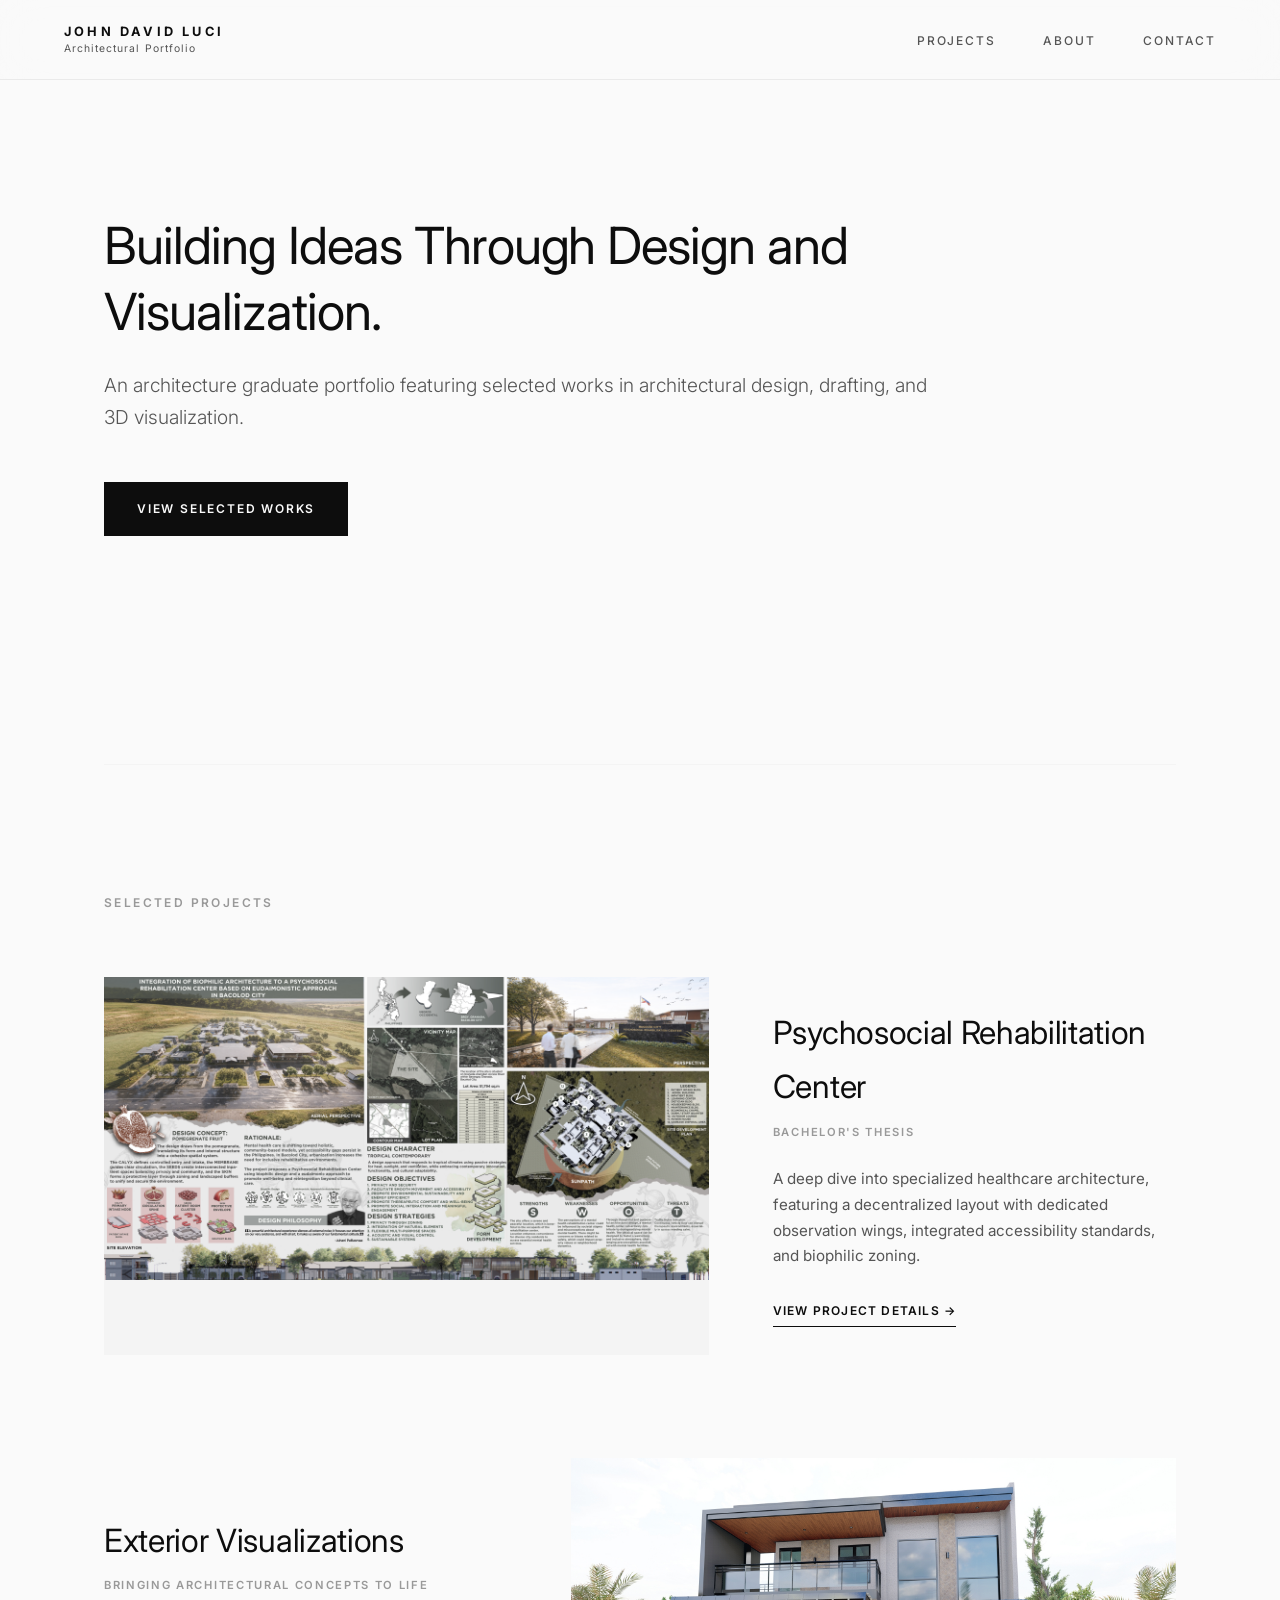
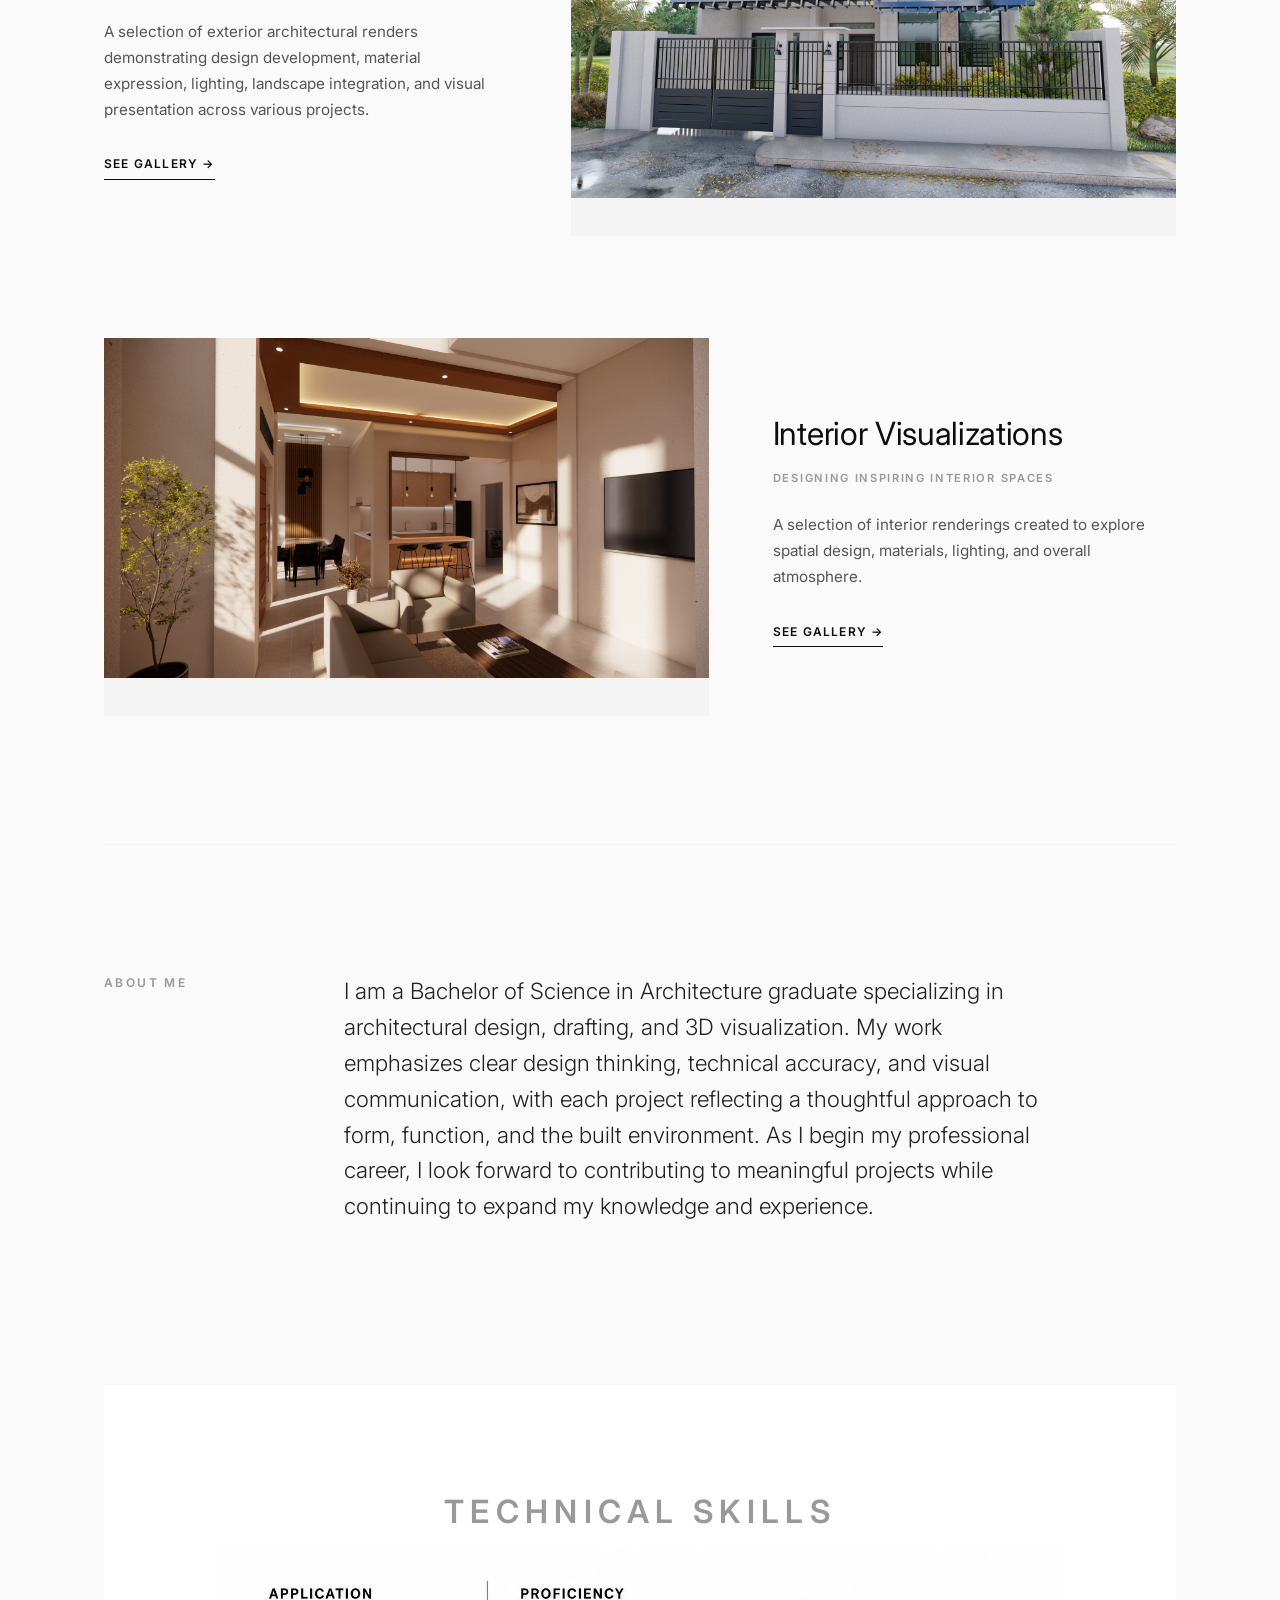
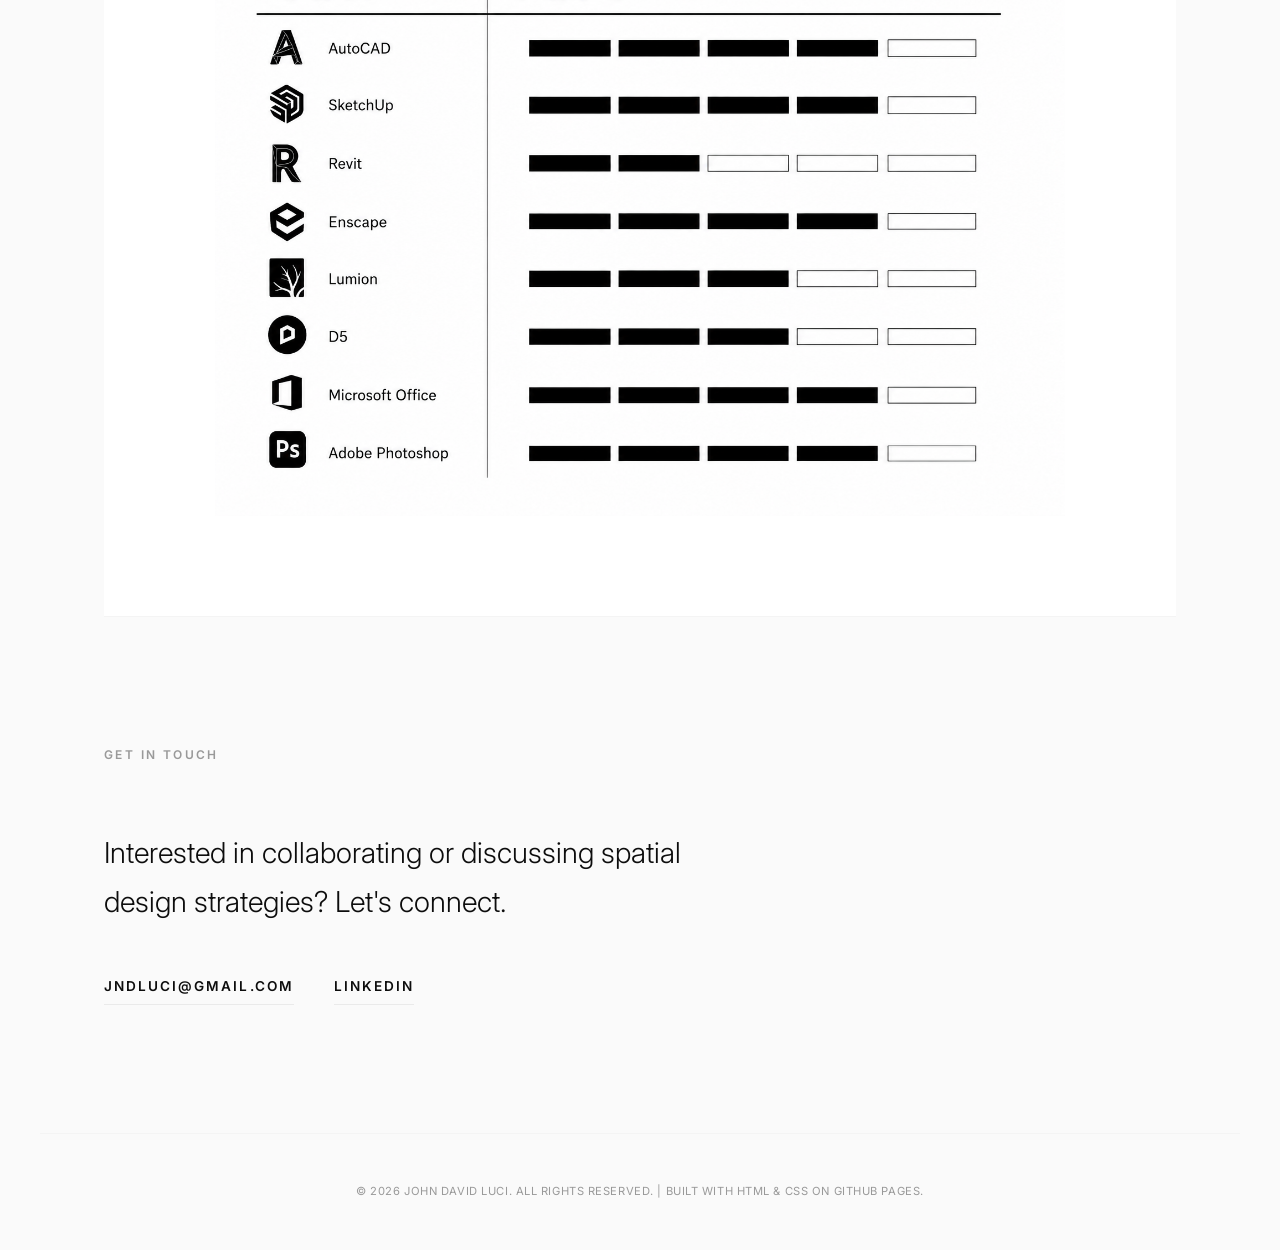
==== commit 4dccc86b: "Change subtitle to heading in skills section" ====
--- a/index.html
+++ b/index.html
@@ -98,8 +98,8 @@
         <!-- Profeciency Section -->
         <section id="skills" class="skills">
     <div class="container">
-
-   <p class="section-subtitle"> Technical Skills.</p>
+        <h2>Technical Skills</h2>
+   
         <img src="images/technical-skills.png"
              alt="Technical Skills"
              class="skills-chart">
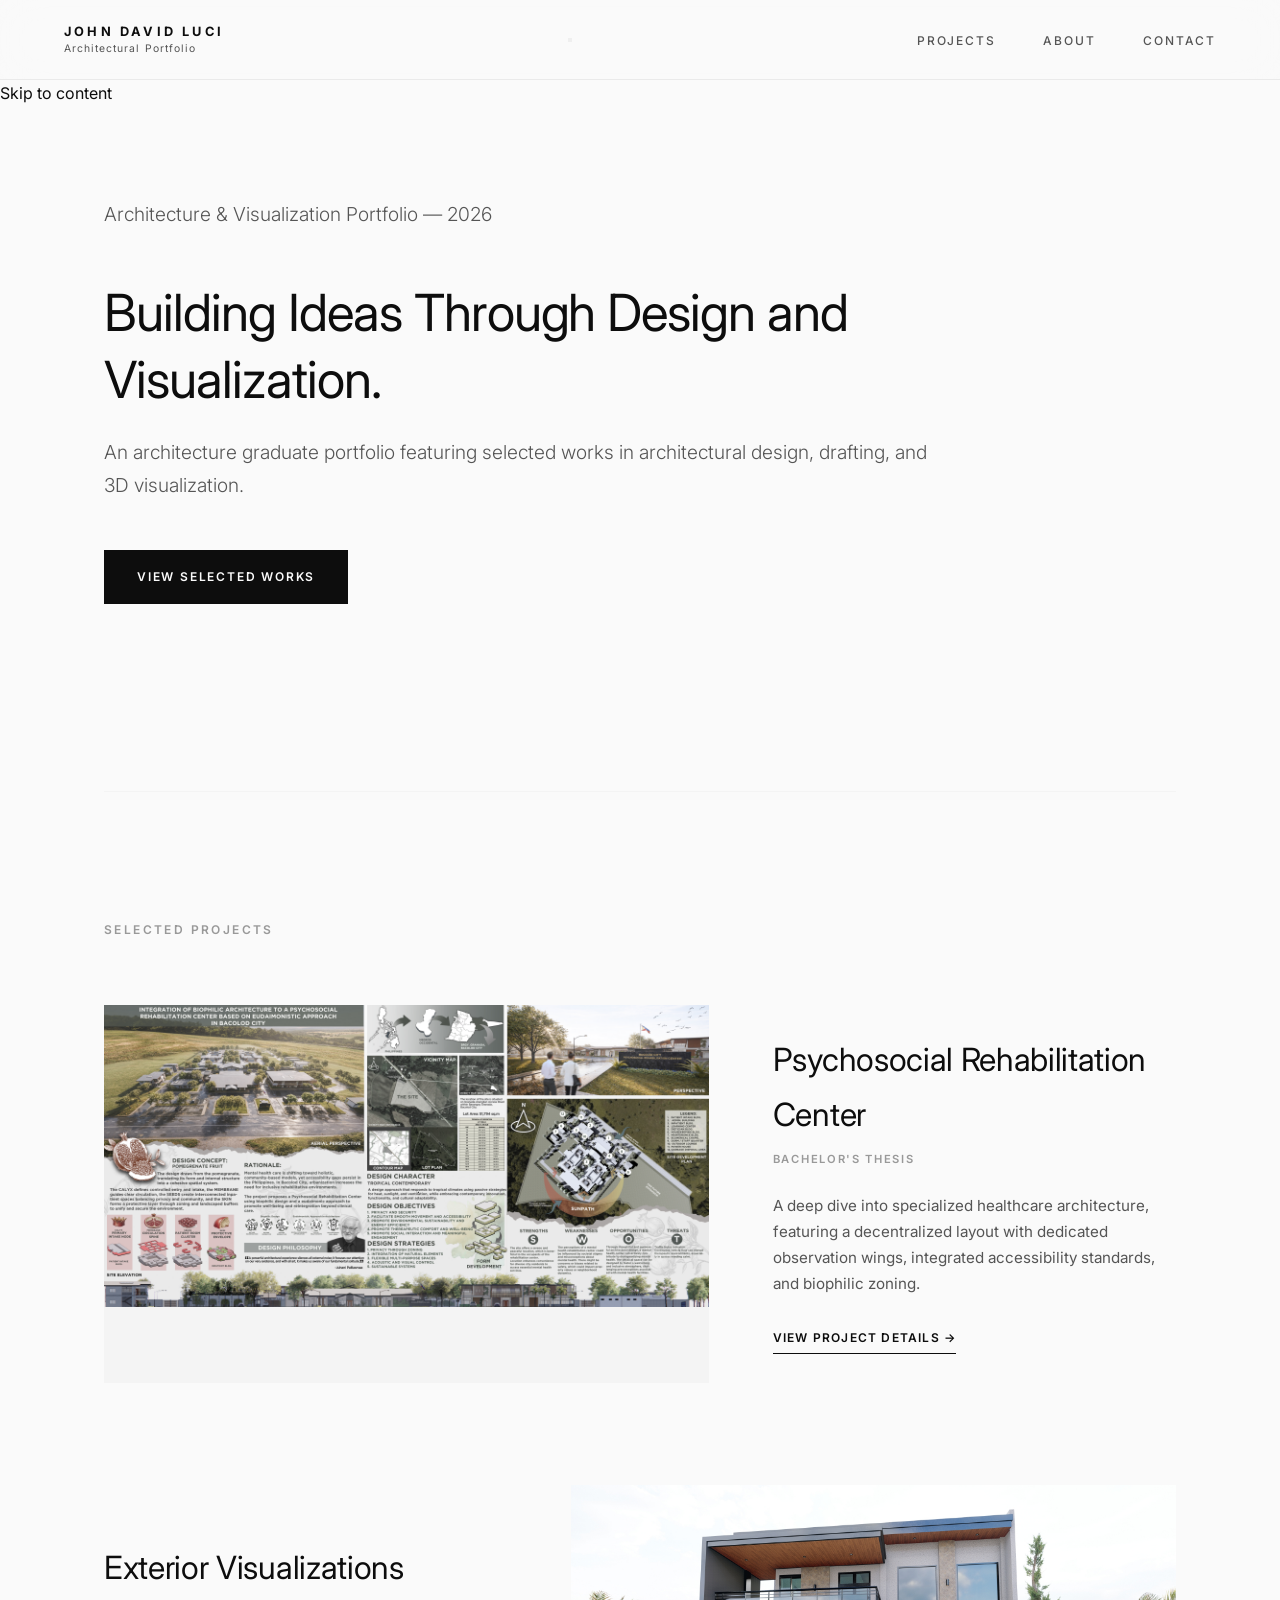
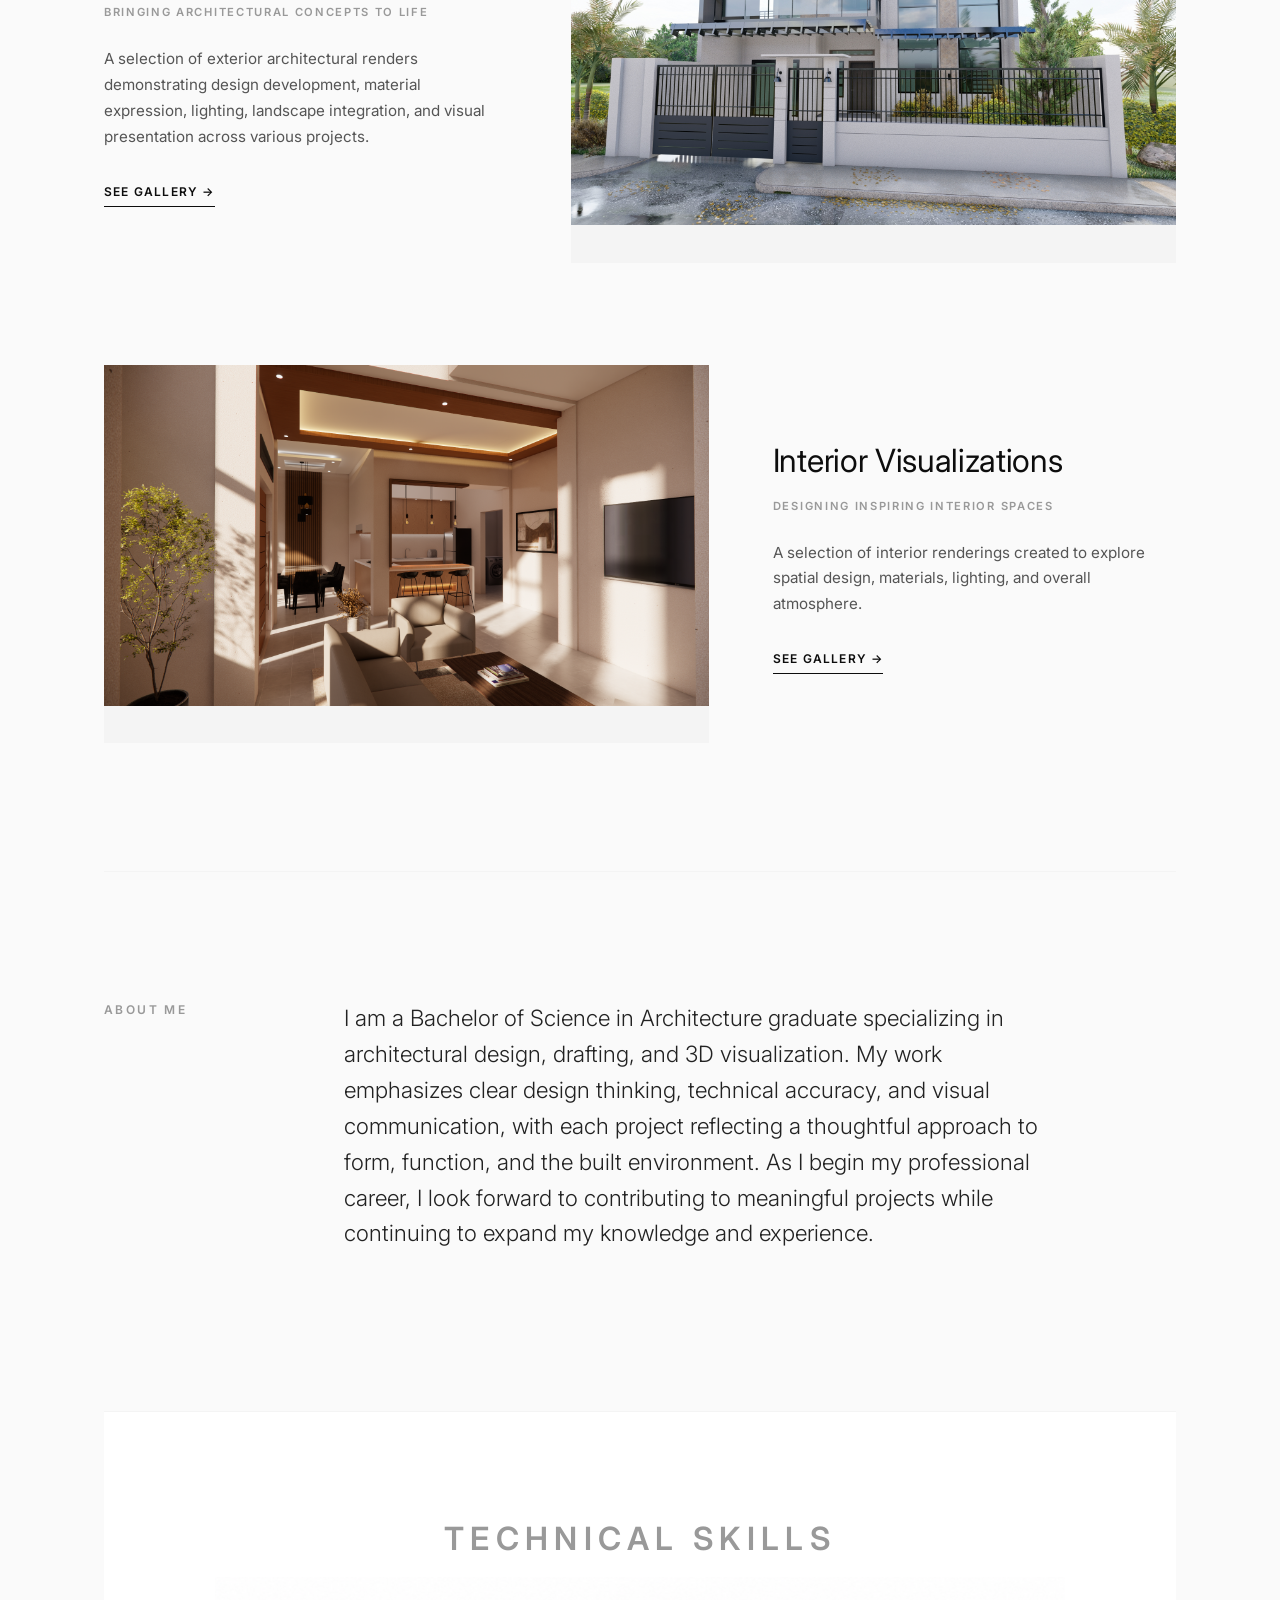
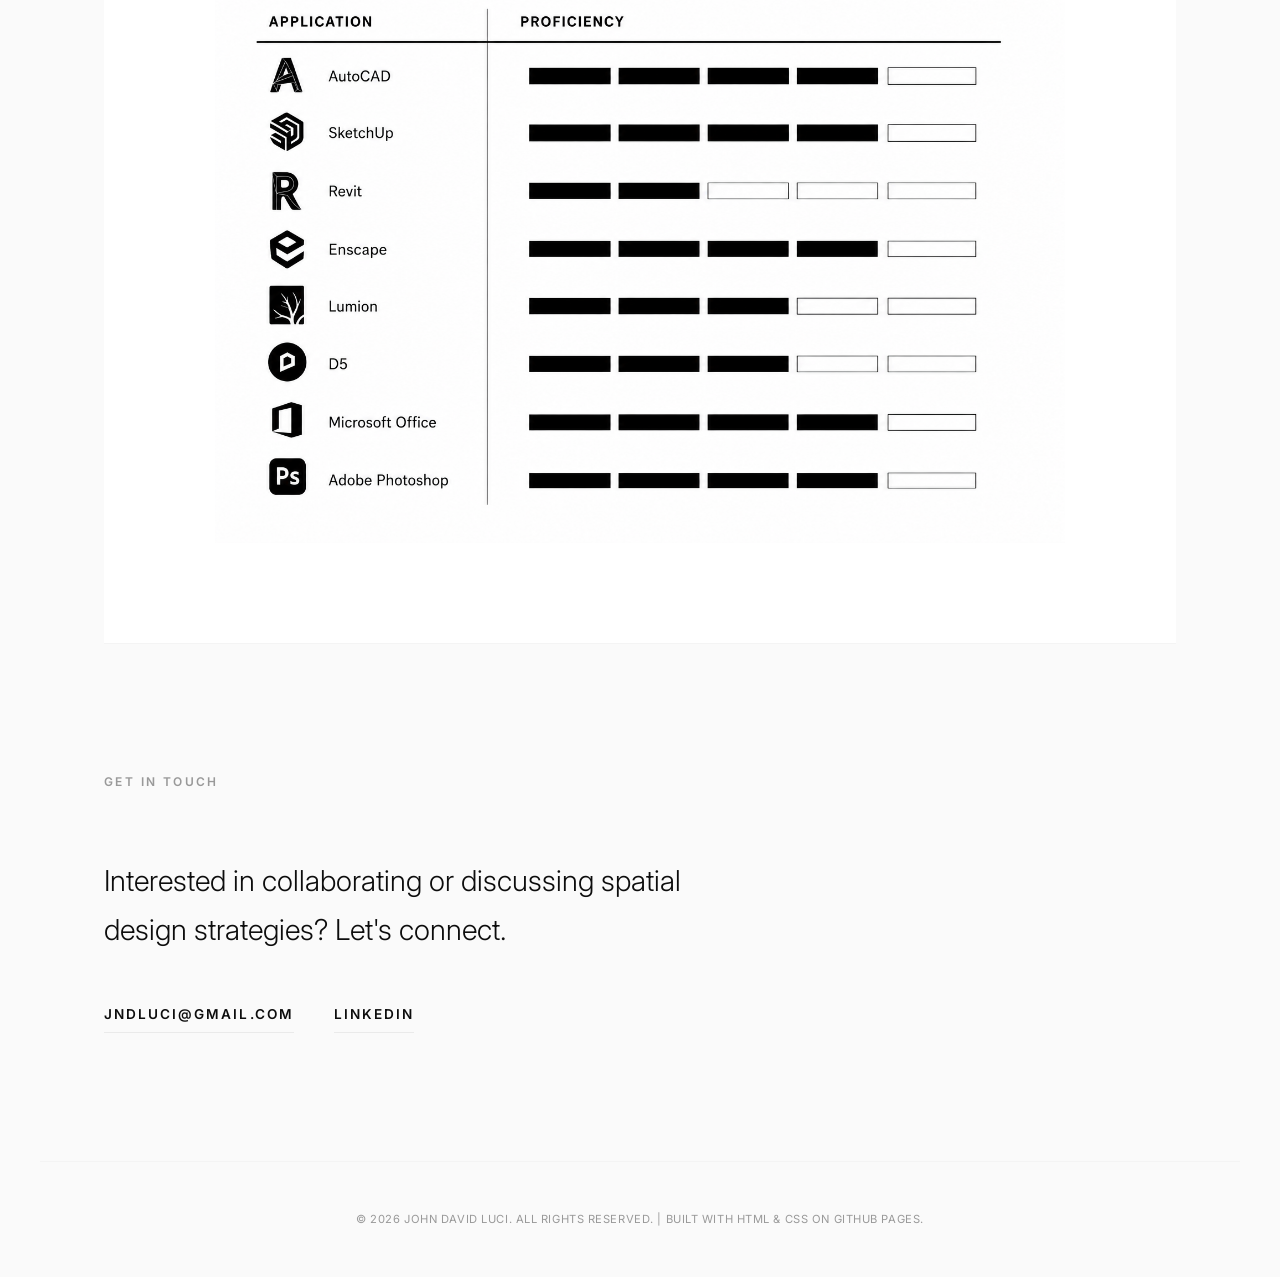
==== commit eff8b07e: "Enhance index.html with SEO and accessibility features Added meta tags for SEO and social sharing, i" ====
--- a/index.html
+++ b/index.html
@@ -1,24 +1,43 @@
 <!DOCTYPE html>
-<html lang="en">
+<html lang="en" class="no-js">
 <head>
     <meta charset="UTF-8">
     <meta name="viewport" content="width=device-width, initial-scale=1.0">
     <title>Architectural Portfolio | John David Luci</title>
-    <!-- Link to your CSS stylesheet -->
+    <meta name="description" content="Architecture graduate portfolio by John David Luci — architectural design, drafting, and 3D visualization work including a Psychosocial Rehabilitation Center thesis, exterior renders, and interior visualizations.">
+
+    <!-- Open Graph / social preview -->
+    <meta property="og:title" content="John David Luci — Architectural Portfolio">
+    <meta property="og:description" content="Architecture graduate portfolio featuring selected works in architectural design, drafting, and 3D visualization.">
+    <meta property="og:image" content="https://johndavidluci.github.io/images/rehabboards.jpg">
+    <meta property="og:type" content="website">
+    <meta name="theme-color" content="#0d0d0d">
+
+    <!-- Favicon: simple inline monogram, no extra file needed -->
+    <link rel="icon" href="data:image/svg+xml,%3Csvg xmlns='http://www.w3.org/2000/svg' viewBox='0 0 100 100'%3E%3Crect width='100' height='100' fill='%230d0d0d'/%3E%3Ctext x='50' y='68' font-family='Helvetica,Arial,sans-serif' font-size='52' fill='%23fafafa' text-anchor='middle'%3EJL%3C/text%3E%3C/svg%3E">
+
     <link rel="stylesheet" href="style.css">
-    <!-- Optional: Add a clean sans-serif font like Inter or Roboto -->
     <link rel="preconnect" href="https://fonts.googleapis.com">
     <link rel="preconnect" href="https://fonts.gstatic.com" crossorigin>
     <link href="https://fonts.googleapis.com/css2?family=Inter:wght@300;400;500;600&display=swap" rel="stylesheet">
 </head>
 <body>
 
+    <a class="skip-link" href="#main-content">Skip to content</a>
+
     <!-- Header & Navigation -->
     <header>
         <div class="logo">
             <a href="#">John David Luci <span class="subtitle">Architectural Portfolio</span></a>
         </div>
-        <nav>
+
+        <button class="nav-toggle" id="navToggle" aria-label="Toggle navigation menu" aria-expanded="false" aria-controls="primaryNav">
+            <span></span>
+            <span></span>
+            <span></span>
+        </button>
+
+        <nav id="primaryNav">
             <ul>
                 <li><a href="#projects">Projects</a></li>
                 <li><a href="#about">About</a></li>
@@ -27,26 +46,26 @@
         </nav>
     </header>
 
-    <main>
+    <main id="main-content">
         <!-- Hero Section -->
         <section id="hero">
             <div class="hero-content">
+                <p class="hero-kicker">Architecture &amp; Visualization Portfolio &mdash; 2026</p>
                 <h1>Building Ideas Through Design and Visualization.</h1>
-                <p>An architecture graduate portfolio featuring selected works in architectural design, drafting, and 3D visualization.</p>
+                <p class="hero-lead">An architecture graduate portfolio featuring selected works in architectural design, drafting, and 3D visualization.</p>
                 <a href="#projects" class="btn">View Selected Works</a>
             </div>
         </section>
 
         <!-- Projects Grid Section -->
         <section id="projects">
-            <h2>Selected Projects</h2>
+            <h2 class="reveal">Selected Projects</h2>
             <div class="project-grid">
-                
+
                 <!-- Project 1 -->
-                <article class="project-card">
+                <article class="project-card reveal">
                     <div class="project-image">
-                        <!-- Replace with your actual image path (e.g., images/rehab-center.jpg) -->
-                        <img src="images/rehabboards.jpg" alt="Perspective render of the Psychosocial Rehabilitation Center">
+                        <img src="images/rehabboards.jpg" alt="Perspective render of the Psychosocial Rehabilitation Center" loading="lazy">
                     </div>
                     <div class="project-info">
                         <h3>Psychosocial Rehabilitation Center</h3>
@@ -57,9 +76,9 @@
                 </article>
 
                 <!-- Project 2 -->
-                <article class="project-card">
+                <article class="project-card reveal">
                     <div class="project-image">
-                        <img src="images/residential1.jpg" alt="Architectural drawing or render of Project 2">
+                        <img src="images/residential1.jpg" alt="Exterior architectural render showing material expression and lighting" loading="lazy">
                     </div>
                     <div class="project-info">
                         <h3>Exterior Visualizations</h3>
@@ -70,9 +89,9 @@
                 </article>
 
                 <!-- Project 3 -->
-                <article class="project-card">
+                <article class="project-card reveal">
                     <div class="project-image">
-                        <img src="images/interior1.png" alt="Site plan layout of Project 3">
+                        <img src="images/interior1.png" alt="Interior render exploring spatial design, materials, and lighting" loading="lazy">
                     </div>
                     <div class="project-info">
                         <h3>Interior Visualizations</h3>
@@ -88,30 +107,30 @@
         <!-- About Section -->
         <section id="about">
             <div class="about-container">
-                <h2>About Me</h2>
-                <div class="about-content">
+                <h2 class="reveal">About Me</h2>
+                <div class="about-content reveal">
                     <p>I am a Bachelor of Science in Architecture graduate specializing in architectural design, drafting, and 3D visualization. My work emphasizes clear design thinking, technical accuracy, and visual communication, with each project reflecting a thoughtful approach to form, function, and the built environment. As I begin my professional career, I look forward to contributing to meaningful projects while continuing to expand my knowledge and experience.</p>
                 </div>
             </div>
         </section>
-        
-        <!-- Profeciency Section -->
+
+        <!-- Proficiency Section -->
         <section id="skills" class="skills">
-    <div class="container">
-        <h2>Technical Skills</h2>
-   
-        <img src="images/technical-skills.png"
-             alt="Technical Skills"
-             class="skills-chart">
+            <div class="container">
+                <h2 class="reveal">Technical Skills</h2>
+                <img src="images/technical-skills.png"
+                     alt="Technical skills chart"
+                     class="skills-chart reveal"
+                     loading="lazy">
+            </div>
+        </section>
 
-    </div>
-</section>
         <!-- Contact Section -->
         <section id="contact">
-            <h2>Get In Touch</h2>
-            <p>Interested in collaborating or discussing spatial design strategies? Let's connect.</p>
-            <div class="contact-links">
-                 <a class="contact-item">jndluci@gmail.com</a>
+            <h2 class="reveal">Get In Touch</h2>
+            <p class="reveal">Interested in collaborating or discussing spatial design strategies? Let's connect.</p>
+            <div class="contact-links reveal">
+                <a href="mailto:jndluci@gmail.com" class="contact-item">jndluci@gmail.com</a>
                 <a href="https://www.linkedin.com/in/john-david-luci-83b43640b/" target="_blank" rel="noopener" class="contact-item">LinkedIn</a>
             </div>
         </section>
@@ -119,8 +138,9 @@
 
     <!-- Footer -->
     <footer>
-        <p>&copy; 2026 John David Luci. All rights reserved. | Built with HTML & CSS on GitHub Pages.</p>
+        <p>&copy; 2026 John David Luci. All rights reserved. | Built with HTML &amp; CSS on GitHub Pages.</p>
     </footer>
 
+    <script src="script.js" defer></script>
 </body>
 </html>
